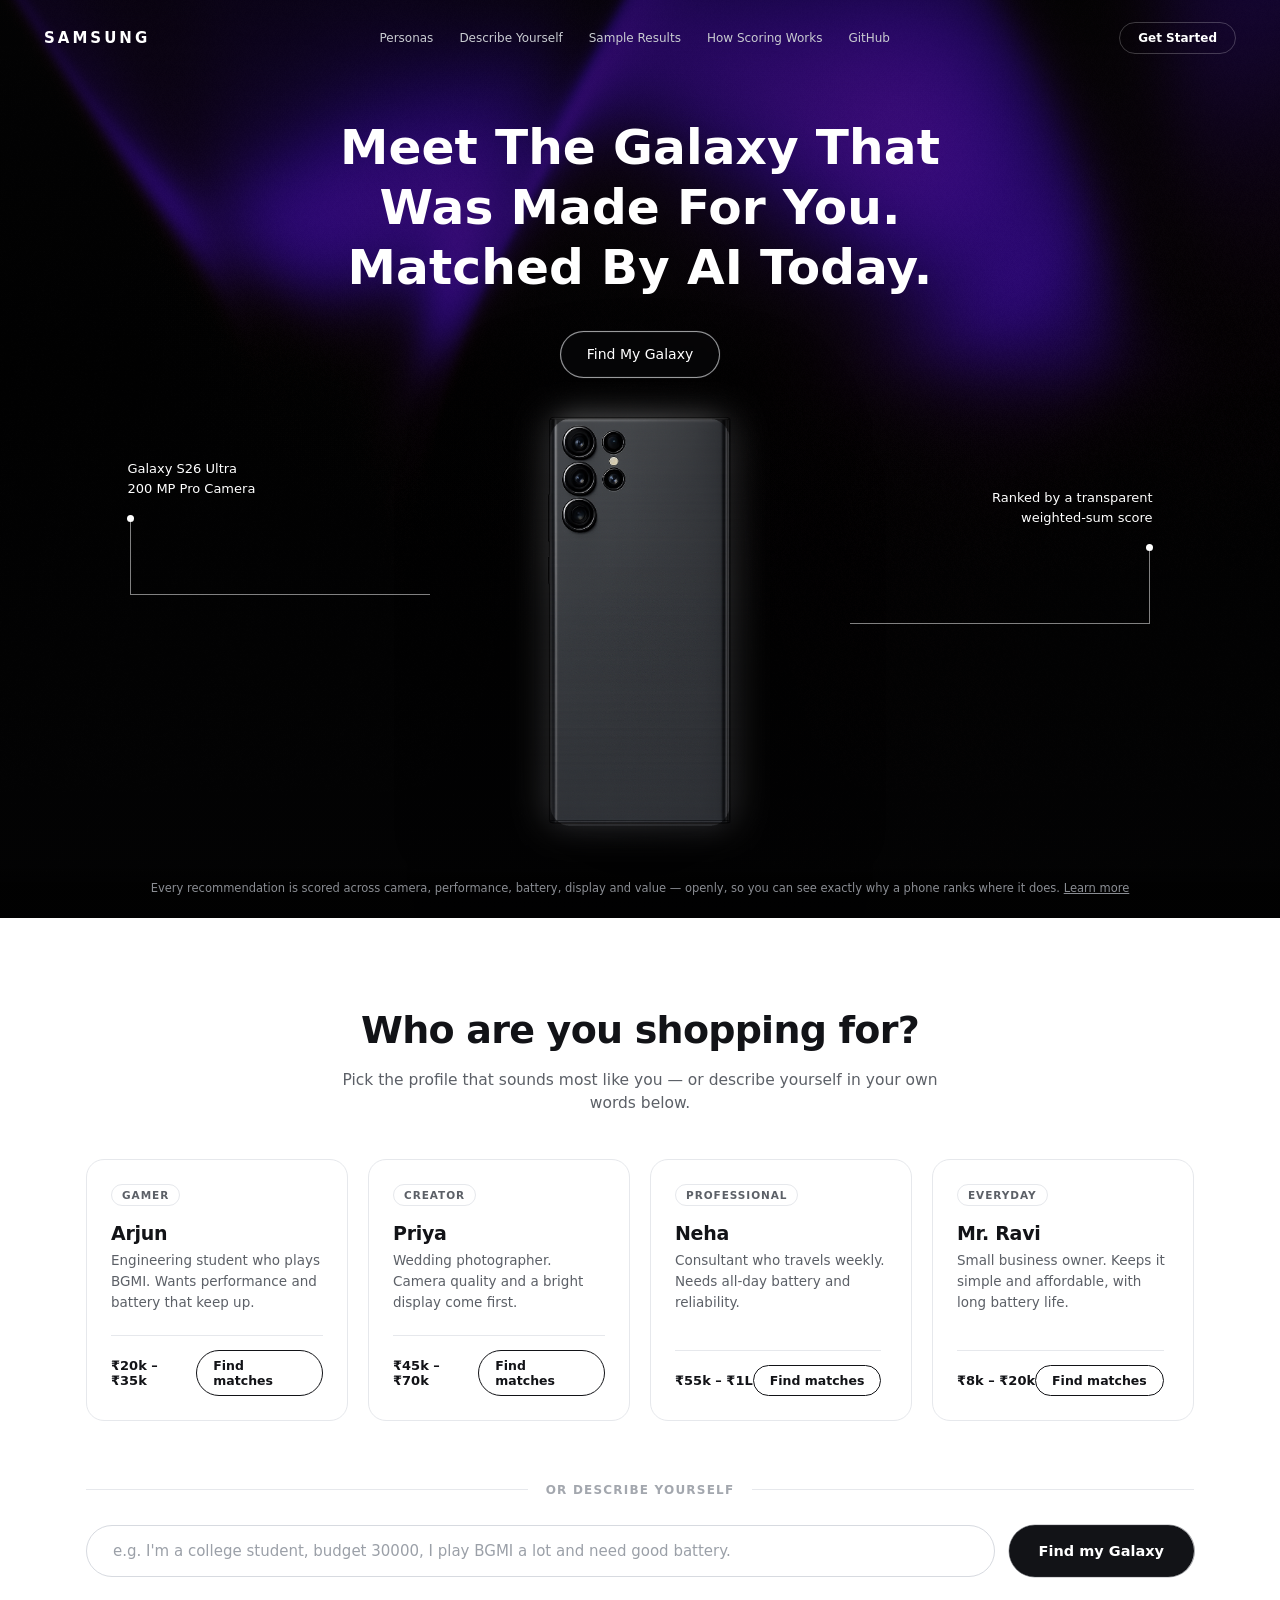
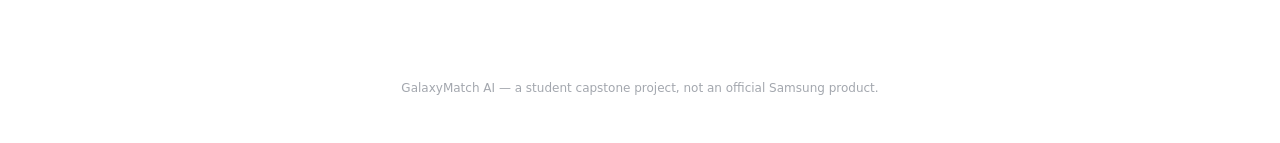
==== web/index.html @ ab73ce1f "Add the GalaxyMatch web app and a project README New web/ folder: a static, Vercel-ready site alongs" ====
<!DOCTYPE html>
<html lang="en">
<head>
<meta charset="utf-8" />
<meta name="viewport" content="width=device-width, initial-scale=1" />
<title>GalaxyMatch AI — Find Your Perfect Galaxy</title>
<link rel="stylesheet" href="home.css" />
</head>
<body>

<!-- ============ BLACK HERO BLOCK ============ -->
<header class="hero-block">
  <canvas id="darkveil" data-speed="0.5" data-noise="0.02"></canvas>
  <div class="hero-inner">

    <nav class="nav">
      <a class="nav-logo" href="index.html"><img src="assets/samsung_logo.png"
        alt="Samsung" onerror="this.remove()" /><span>SAMSUNG</span></a>
      <div class="nav-links">
        <a href="#personas">Personas</a>
        <a href="#describe">Describe Yourself</a>
        <a href="results.html?persona=arjun">Sample Results</a>
        <a href="#how">How Scoring Works</a>
        <a href="https://github.com/pridevine/Mobile-Product-Recommendation-System" target="_blank" rel="noopener">GitHub</a>
      </div>
      <button class="nav-cta" id="nav-get">Get Started</button>
    </nav>

    <div class="hero-head">
      <h1>Meet The Galaxy That Was Made For You. Matched By AI Today.</h1>
    </div>

    <div class="hero-cta-row">
      <a class="btn-pill specular-btn" href="#personas"
         data-line-color="#ffffff" data-base-color="#6a6d74" data-proximity="300">Find My Galaxy</a>
    </div>

    <div class="stage">
      <img class="stage-phone" src="assets/hero_phone.png" alt="Samsung Galaxy S26 Ultra, rear view" />

      <div class="callout callout-left">
        <div class="co-text">Galaxy S26 Ultra<br />200&nbsp;MP Pro Camera</div>
        <span class="co-dot"></span>
        <span class="co-line v"></span>
        <span class="co-line h"></span>
      </div>

      <div class="callout callout-right">
        <div class="co-text">Ranked by a transparent<br />weighted-sum score</div>
        <span class="co-dot"></span>
        <span class="co-line v"></span>
        <span class="co-line h"></span>
      </div>
    </div>
  </div>

  <div class="hero-foot" id="how">
    Every recommendation is scored across camera, performance, battery, display and value — openly, so you can see exactly why a phone ranks where it does. <u id="foot-more">Learn more</u>
  </div>
</header>

<!-- ============ WHITE SECTION: PERSONAS ============ -->
<section class="choose" id="personas">
  <div class="choose-head">
    <h2>Who are you shopping for?</h2>
    <p>Pick the profile that sounds most like you — or describe yourself in your own words below.</p>
  </div>

  <div class="p-cards">
    <button class="p-card" data-persona="arjun">
      <span class="p-tag">Gamer</span>
      <h3>Arjun</h3>
      <p>Engineering student who plays BGMI. Wants performance and battery that keep up.</p>
      <span class="p-foot"><span class="p-budget">₹20k – ₹35k</span><span class="p-go">Find matches</span></span>
    </button>
    <button class="p-card" data-persona="priya">
      <span class="p-tag">Creator</span>
      <h3>Priya</h3>
      <p>Wedding photographer. Camera quality and a bright display come first.</p>
      <span class="p-foot"><span class="p-budget">₹45k – ₹70k</span><span class="p-go">Find matches</span></span>
    </button>
    <button class="p-card" data-persona="neha">
      <span class="p-tag">Professional</span>
      <h3>Neha</h3>
      <p>Consultant who travels weekly. Needs all-day battery and reliability.</p>
      <span class="p-foot"><span class="p-budget">₹55k – ₹1L</span><span class="p-go">Find matches</span></span>
    </button>
    <button class="p-card" data-persona="ravi">
      <span class="p-tag">Everyday</span>
      <h3>Mr. Ravi</h3>
      <p>Small business owner. Keeps it simple and affordable, with long battery life.</p>
      <span class="p-foot"><span class="p-budget">₹8k – ₹20k</span><span class="p-go">Find matches</span></span>
    </button>
  </div>
</section>

<section class="describe" id="describe">
  <div class="or-divider"><span>or describe yourself</span></div>
  <div class="describe-row">
    <input id="describe-input" type="text"
      placeholder="e.g. I'm a college student, budget 30000, I play BGMI a lot and need good battery." />
    <button id="describe-go" class="specular-btn"
      data-line-color="#ffffff" data-base-color="#4a4d54" data-proximity="260">Find my Galaxy</button>
  </div>
</section>

<p class="disclaimer">GalaxyMatch AI — a student capstone project, not an official Samsung product.</p>

<script src="darkveil.js"></script>
<script src="specular.js"></script>
<script src="home.js"></script>
</body>
</html>
---- web/home.css ----
/* GalaxyMatch AI — landing page.
   Theme: white page with a full-width black hero block; slim nav, centered
   bold headline, product shot with thin callout annotations, outlined pill
   CTA, tiny footnote. Static build — motion layered on later. */

@font-face {
  font-family: 'Montserrat';
  font-weight: 100 900;
  font-style: normal;
  src: url('/fonts/Montserrat-Variable.ttf') format('truetype-variations');
  font-display: swap;
}

:root {
  --page: #ffffff;
  --hero: #0a0a0b;
  --hero-2: #131315;
  --white: #ffffff;
  --grey: #c9ccd1;
  --dim: #8a8d93;
  --ink: #121317;
  --ink-soft: #5c6067;
  --line-dark: rgba(255, 255, 255, 0.22);
  --line-light: #e6e8ec;
  --font: 'Montserrat', 'Segoe UI', system-ui, sans-serif;
}

* { box-sizing: border-box; }
html, body { margin: 0; padding: 0; }
body {
  background: var(--page);
  color: var(--ink);
  font-family: var(--font);
  line-height: 1.5;
  -webkit-font-smoothing: antialiased;
  overflow-x: hidden;
}
button { font-family: inherit; cursor: pointer; }
a { text-decoration: none; color: inherit; }
:focus-visible { outline: 2px solid #4b5fd6; outline-offset: 2px; }

/* ============================== BLACK HERO BLOCK ============================== */
.hero-block {
  background:
    radial-gradient(900px 480px at 50% 88%, #1c1c1f 0%, transparent 62%),
    linear-gradient(180deg, var(--hero) 0%, var(--hero-2) 100%);
  color: var(--white);
  position: relative;
  overflow: hidden;
}
.hero-block { display: flex; flex-direction: column; min-height: 100vh; }
/* DarkVeil shader canvas fills the hero behind everything */
#darkveil {
  position: absolute; inset: 0; width: 100%; height: 100%;
  display: block; z-index: 0; pointer-events: none;
}
/* soft dark scrim over the veil so type & callouts stay crisp */
.hero-block::after {
  content: ""; position: absolute; inset: 0; z-index: 1; pointer-events: none;
  background:
    radial-gradient(760px 420px at 50% 30%, rgba(5,5,6,0.42), transparent 70%),
    linear-gradient(180deg, rgba(5,5,6,0.55) 0%, rgba(5,5,6,0.18) 40%, rgba(5,5,6,0.6) 100%);
}
.hero-inner {
  max-width: 1280px; width: 100%; margin: 0 auto; padding: 0 44px;
  flex: 1; display: flex; flex-direction: column;
  position: relative; z-index: 2;
}
.hero-foot { position: relative; z-index: 2; }
@media (max-width: 700px) { .hero-inner { padding: 0 20px; } }

/* --- nav --- */
.nav {
  height: 76px;
  display: flex; align-items: center; justify-content: space-between;
  gap: 24px;
}
.nav-logo { display: flex; align-items: center; flex: none; font-weight: 800; font-size: 15px; letter-spacing: 0.2em; color: var(--white); }
.nav-logo img { height: 20px; display: block; }
.nav-logo img + span { display: none; }  /* hide text when the logo file exists */
.nav-links { display: flex; gap: 26px; }
.nav-links a { font-size: 12px; font-weight: 500; color: var(--grey); white-space: nowrap; transition: color 0.15s; }
.nav-links a:hover { color: var(--white); }
.nav-cta {
  flex: none;
  background: transparent; color: var(--white);
  border: 1px solid var(--line-dark); border-radius: 999px;
  padding: 8px 18px; font-size: 12px; font-weight: 600;
  transition: background 0.15s, border-color 0.15s;
}
.nav-cta:hover { background: rgba(255,255,255,0.08); border-color: rgba(255,255,255,0.45); }
@media (max-width: 900px) { .nav-links { display: none; } }

/* --- headline --- */
.hero-head {
  text-align: center;
  max-width: 840px; margin: 0 auto;
  padding-top: clamp(28px, 4.5vh, 56px);
}
.hero-head h1 {
  margin: 0;
  font-size: clamp(32px, 3.8vw, 56px);
  font-weight: 700;
  line-height: 1.24;
  letter-spacing: 0.002em;
  color: var(--white);
  text-wrap: balance;
}

/* --- CTA pill (overlaps the product zone, like the reference) --- */
.hero-cta-row { display: flex; justify-content: center; margin-top: 34px; position: relative; z-index: 5; }
.btn-pill {
  display: inline-flex; align-items: center;
  background: rgba(10,10,11,0.55); color: var(--white);
  border: 1px solid rgba(255,255,255,0.65); border-radius: 999px;
  padding: 12px 26px; font-size: 14px; font-weight: 500;
  backdrop-filter: blur(3px);
  transition: background 0.15s;
}
.btn-pill:hover { background: rgba(255,255,255,0.12); }

/* --- product stage: phone + callout annotations --- */
.stage {
  position: relative;
  flex: 1;
  min-height: 480px;
  margin-top: 4px;
}
.stage-phone {
  position: absolute; left: 50%; bottom: 0; transform: translateX(-50%);
  height: 100%; max-height: 640px;
  filter: drop-shadow(0 34px 60px rgba(0,0,0,0.85));
}
/* thin callout lines with dot endpoints, reaching toward the phone */
.callout {
  position: absolute;
  font-size: 13px; font-weight: 500; color: var(--white); line-height: 1.5;
  z-index: 4;
}
.callout .co-line { position: absolute; background: rgba(255,255,255,0.5); }
.callout .co-dot {
  position: absolute; width: 7px; height: 7px; border-radius: 50%;
  background: var(--white);
}
.callout-left { left: 7%; top: 16%; text-align: left; }
.callout-left .co-dot { left: 0; top: 56px; }
.callout-left .co-line.v { left: 3px; top: 63px; width: 1px; height: 72px; }
.callout-left .co-line.h { left: 3px; top: 135px; height: 1px; width: min(24vw, 300px); }

.callout-right { right: 7%; top: 22%; text-align: right; }
.callout-right .co-dot { right: 0; top: 56px; }
.callout-right .co-line.v { right: 3px; top: 63px; width: 1px; height: 72px; }
.callout-right .co-line.h { right: 3px; top: 135px; height: 1px; width: min(24vw, 300px); }

@media (max-width: 860px) {
  .callout { display: none; }
  .stage { min-height: 380px; }
  .stage-phone { max-height: 420px; }
}

/* --- footnote --- */
.hero-foot {
  position: relative; z-index: 4;
  text-align: center;
  font-size: 11.5px; color: var(--dim);
  padding: 18px 24px 20px;
  background: linear-gradient(180deg, transparent, rgba(0,0,0,0.55) 40%);
}
.hero-foot u { cursor: pointer; }
.hero-foot u:hover { color: var(--grey); }

/* ============================== WHITE SECTION: PERSONAS ============================== */
.choose { max-width: 1180px; margin: 0 auto; padding: 84px 36px 24px; }
@media (max-width: 700px) { .choose { padding: 60px 20px 20px; } }
.choose-head { text-align: center; max-width: 620px; margin: 0 auto 44px; }
.choose-head h2 {
  margin: 0 0 10px; font-size: clamp(26px, 3.6vw, 38px); font-weight: 800;
  letter-spacing: -0.02em; color: var(--ink);
}
.choose-head p { margin: 0; font-size: 15.5px; color: var(--ink-soft); }

.p-cards { display: grid; grid-template-columns: repeat(4, 1fr); gap: 20px; }
@media (max-width: 940px) { .p-cards { grid-template-columns: repeat(2, 1fr); } }
@media (max-width: 520px) { .p-cards { grid-template-columns: 1fr; } }

.p-card {
  text-align: left;
  background: var(--page);
  border: 1px solid var(--line-light); border-radius: 18px;
  padding: 24px;
  display: flex; flex-direction: column; gap: 6px;
  transition: border-color 0.18s ease, box-shadow 0.18s ease, transform 0.18s ease;
}
.p-card:hover { border-color: #c9cdd4; box-shadow: 0 18px 40px -22px rgba(18,19,23,0.25); transform: translateY(-3px); }
.p-tag {
  align-self: flex-start;
  font-size: 10.5px; font-weight: 700; letter-spacing: 0.09em; text-transform: uppercase;
  color: var(--ink-soft); border: 1px solid var(--line-light); border-radius: 999px;
  padding: 4px 10px; margin-bottom: 10px;
}
.p-card h3 { margin: 0; font-size: 19px; font-weight: 800; letter-spacing: -0.015em; color: var(--ink); }
.p-card p { margin: 0; font-size: 13.5px; color: var(--ink-soft); line-height: 1.55; flex: 1; }
.p-foot {
  margin-top: 16px; padding-top: 14px; border-top: 1px solid var(--line-light);
  display: flex; align-items: center; justify-content: space-between;
}
.p-budget { font-size: 13px; font-weight: 700; color: var(--ink); font-variant-numeric: tabular-nums; }
.p-go {
  border: 1px solid var(--ink); border-radius: 999px; background: transparent;
  color: var(--ink); font-size: 12.5px; font-weight: 600; padding: 7px 16px;
  transition: background 0.15s, color 0.15s;
}
.p-card:hover .p-go { background: var(--ink); color: #fff; }

/* --- describe bar --- */
.describe { max-width: 1180px; margin: 0 auto; padding: 30px 36px 90px; }
@media (max-width: 700px) { .describe { padding: 24px 20px 64px; } }
.or-divider {
  display: flex; align-items: center; gap: 18px; margin: 6px 0 26px;
  color: #a3a7ae; font-size: 12px; font-weight: 600; letter-spacing: 0.1em; text-transform: uppercase;
}
.or-divider::before, .or-divider::after { content: ""; flex: 1; height: 1px; background: var(--line-light); }
.describe-row { display: flex; gap: 14px; }
.describe-row input {
  flex: 1; border: 1px solid #d7dae0; border-radius: 999px; padding: 16px 26px;
  font-family: var(--font); font-size: 15px; color: var(--ink); background: #fff;
}
.describe-row input::placeholder { color: #9ba0a8; }
.describe-row input:focus { outline: none; border-color: var(--ink); }
.describe-row button {
  background: var(--ink); color: #fff; border: none; border-radius: 999px;
  padding: 16px 30px; font-size: 14.5px; font-weight: 600; white-space: nowrap;
  transition: background 0.15s;
}
.describe-row button:hover { background: #2c2e34; }
@media (max-width: 560px) { .describe-row { flex-direction: column; } }

.disclaimer { text-align: center; color: #a3a7ae; font-size: 12px; padding: 0 20px 34px; }

/* ============================== SPECULAR BUTTON FX ============================== */
/* Cursor-aware rim-light (specular.js) on elements with .specular-btn */
.specular-btn { position: relative; overflow: visible; }
.specular-btn .sb-label { position: relative; z-index: 2; display: inline-flex; align-items: center; gap: 8px; }
.specular-btn .sb-fx {
  position: absolute; inset: -20px; pointer-events: none; z-index: 1;
}
.specular-btn .sb-fx canvas { display: block; width: 100%; height: 100%; }

@media (prefers-reduced-motion: reduce) {
  * { transition: none !important; }
}
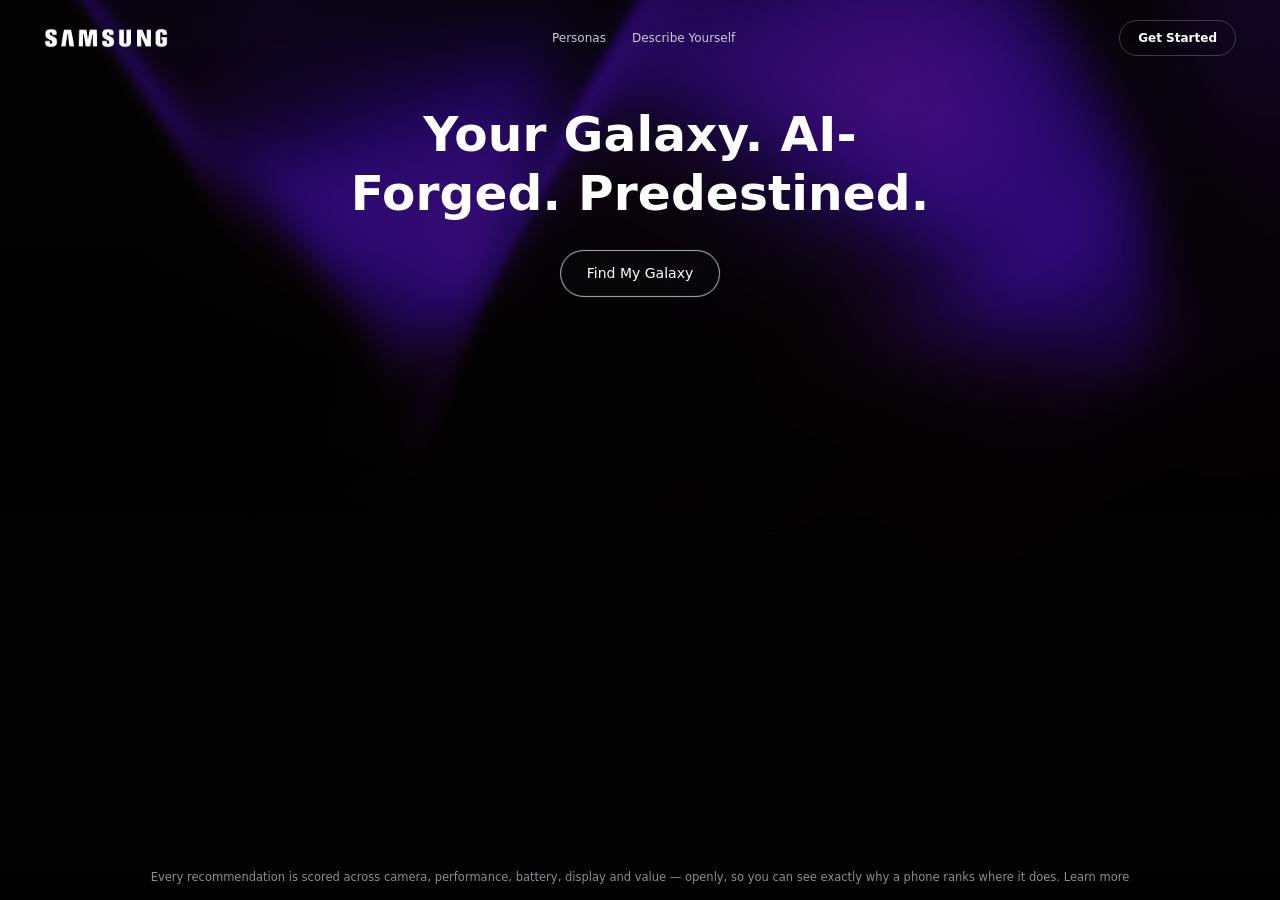
==== commit 3dd407d2: "Remove hero product visual" ====
--- a/web/index.html
+++ b/web/index.html
@@ -6,106 +6,43 @@
 <title>GalaxyMatch AI — Find Your Perfect Galaxy</title>
 <link rel="stylesheet" href="home.css" />
 </head>
-<body>
+<!-- Hero-only landing: exactly one viewport, nothing below it, no scroll.
+     The persona picker lives on personas.html. -->
+<body class="page-hero-only">
 
 <!-- ============ BLACK HERO BLOCK ============ -->
 <header class="hero-block">
-  <canvas id="darkveil" data-speed="0.5" data-noise="0.02"></canvas>
+  <!-- Smooth animated veil with noise disabled to avoid the flash/flicker effect. -->
+  <canvas id="darkveil" data-speed="0.35" data-noise="0"></canvas>
   <div class="hero-inner">
 
     <nav class="nav">
       <a class="nav-logo" href="index.html"><img src="assets/samsung_logo.png"
         alt="Samsung" onerror="this.remove()" /><span>SAMSUNG</span></a>
       <div class="nav-links">
-        <a href="#personas">Personas</a>
-        <a href="#describe">Describe Yourself</a>
-        <a href="results.html?persona=arjun">Sample Results</a>
-        <a href="#how">How Scoring Works</a>
-        <a href="https://github.com/pridevine/Mobile-Product-Recommendation-System" target="_blank" rel="noopener">GitHub</a>
+        <a href="personas.html">Personas</a>
+        <a href="personas.html#describe">Describe Yourself</a>
       </div>
-      <button class="nav-cta" id="nav-get">Get Started</button>
+      <a class="nav-cta" href="personas.html">Get Started</a>
     </nav>
 
     <div class="hero-head">
-      <h1>Meet The Galaxy That Was Made For You. Matched By AI Today.</h1>
+      <h1>Your Galaxy. AI-Forged. Predestined.</h1>
     </div>
 
     <div class="hero-cta-row">
-      <a class="btn-pill specular-btn" href="#personas"
+      <a class="btn-pill specular-btn" href="personas.html"
          data-line-color="#ffffff" data-base-color="#6a6d74" data-proximity="300">Find My Galaxy</a>
     </div>
 
-    <div class="stage">
-      <img class="stage-phone" src="assets/hero_phone.png" alt="Samsung Galaxy S26 Ultra, rear view" />
-
-      <div class="callout callout-left">
-        <div class="co-text">Galaxy S26 Ultra<br />200&nbsp;MP Pro Camera</div>
-        <span class="co-dot"></span>
-        <span class="co-line v"></span>
-        <span class="co-line h"></span>
-      </div>
-
-      <div class="callout callout-right">
-        <div class="co-text">Ranked by a transparent<br />weighted-sum score</div>
-        <span class="co-dot"></span>
-        <span class="co-line v"></span>
-        <span class="co-line h"></span>
-      </div>
-    </div>
   </div>
 
   <div class="hero-foot" id="how">
-    Every recommendation is scored across camera, performance, battery, display and value — openly, so you can see exactly why a phone ranks where it does. <u id="foot-more">Learn more</u>
+    Every recommendation is scored across camera, performance, battery, display and value — openly, so you can see exactly why a phone ranks where it does. <a id="foot-more" href="personas.html">Learn more</a>
   </div>
 </header>
 
-<!-- ============ WHITE SECTION: PERSONAS ============ -->
-<section class="choose" id="personas">
-  <div class="choose-head">
-    <h2>Who are you shopping for?</h2>
-    <p>Pick the profile that sounds most like you — or describe yourself in your own words below.</p>
-  </div>
-
-  <div class="p-cards">
-    <button class="p-card" data-persona="arjun">
-      <span class="p-tag">Gamer</span>
-      <h3>Arjun</h3>
-      <p>Engineering student who plays BGMI. Wants performance and battery that keep up.</p>
-      <span class="p-foot"><span class="p-budget">₹20k – ₹35k</span><span class="p-go">Find matches</span></span>
-    </button>
-    <button class="p-card" data-persona="priya">
-      <span class="p-tag">Creator</span>
-      <h3>Priya</h3>
-      <p>Wedding photographer. Camera quality and a bright display come first.</p>
-      <span class="p-foot"><span class="p-budget">₹45k – ₹70k</span><span class="p-go">Find matches</span></span>
-    </button>
-    <button class="p-card" data-persona="neha">
-      <span class="p-tag">Professional</span>
-      <h3>Neha</h3>
-      <p>Consultant who travels weekly. Needs all-day battery and reliability.</p>
-      <span class="p-foot"><span class="p-budget">₹55k – ₹1L</span><span class="p-go">Find matches</span></span>
-    </button>
-    <button class="p-card" data-persona="ravi">
-      <span class="p-tag">Everyday</span>
-      <h3>Mr. Ravi</h3>
-      <p>Small business owner. Keeps it simple and affordable, with long battery life.</p>
-      <span class="p-foot"><span class="p-budget">₹8k – ₹20k</span><span class="p-go">Find matches</span></span>
-    </button>
-  </div>
-</section>
-
-<section class="describe" id="describe">
-  <div class="or-divider"><span>or describe yourself</span></div>
-  <div class="describe-row">
-    <input id="describe-input" type="text"
-      placeholder="e.g. I'm a college student, budget 30000, I play BGMI a lot and need good battery." />
-    <button id="describe-go" class="specular-btn"
-      data-line-color="#ffffff" data-base-color="#4a4d54" data-proximity="260">Find my Galaxy</button>
-  </div>
-</section>
-
-<p class="disclaimer">GalaxyMatch AI — a student capstone project, not an official Samsung product.</p>
-
+<!-- No Lenis here: the page is exactly one viewport and does not scroll. -->
 <script src="darkveil.js"></script>
 <script src="specular.js"></script>
 <script src="home.js"></script>
--- a/web/home.css
+++ b/web/home.css
@@ -1,6 +1,6 @@
 /* GalaxyMatch AI — landing page.
    Theme: white page with a full-width black hero block; slim nav, centered
-   bold headline, product shot with thin callout annotations, outlined pill
+   bold headline, outlined pill, and supporting copy
    CTA, tiny footnote. Static build — motion layered on later. */
 
 @font-face {
@@ -48,13 +48,19 @@
   position: relative;
   overflow: hidden;
 }
-.hero-block { display: flex; flex-direction: column; min-height: 100vh; }
+/* The hero is exactly one viewport tall. On index.html it is the whole page,
+   so .page-hero-only locks scrolling off entirely — there is nothing below it
+   to scroll to. min-height is dropped there too, otherwise a short window
+   (or landscape phone) would scroll to reach the 620px floor. */
+.hero-block { display: flex; flex-direction: column; height: 100vh; height: 100svh; min-height: 620px; }
+.page-hero-only { height: 100svh; overflow: hidden; }
+.page-hero-only .hero-block { min-height: 0; height: 100%; }
 /* DarkVeil shader canvas fills the hero behind everything */
 #darkveil {
   position: absolute; inset: 0; width: 100%; height: 100%;
   display: block; z-index: 0; pointer-events: none;
 }
-/* soft dark scrim over the veil so type & callouts stay crisp */
+/* soft dark scrim over the veil so the text stays crisp */
 .hero-block::after {
   content: ""; position: absolute; inset: 0; z-index: 1; pointer-events: none;
   background:
@@ -90,25 +96,35 @@
 }
 .nav-cta:hover { background: rgba(255,255,255,0.08); border-color: rgba(255,255,255,0.45); }
 @media (max-width: 900px) { .nav-links { display: none; } }
+/* .nav-cta is an <a> on both pages; keep it centred like the button it was. */
+a.nav-cta { display: inline-flex; align-items: center; }
+
+/* --- interior-page nav ---
+   personas.html has no hero block behind the nav, so the bar supplies its own
+   dark background. Same .nav markup otherwise. */
+.page-nav { background: var(--hero); color: var(--white); }
+.page-nav-inner { max-width: 1280px; width: 100%; margin: 0 auto; padding: 0 44px; }
+@media (max-width: 700px) { .page-nav-inner { padding: 0 20px; } }
 
 /* --- headline --- */
 .hero-head {
   text-align: center;
   max-width: 840px; margin: 0 auto;
-  padding-top: clamp(28px, 4.5vh, 56px);
+  padding-top: clamp(16px, 3.2vh, 44px);
 }
 .hero-head h1 {
   margin: 0;
-  font-size: clamp(32px, 3.8vw, 56px);
+  /* scales with viewport height too, so the whole hero always fits one screen */
+  font-size: clamp(30px, min(3.8vw, 6.2vh), 56px);
   font-weight: 700;
-  line-height: 1.24;
+  line-height: 1.22;
   letter-spacing: 0.002em;
   color: var(--white);
   text-wrap: balance;
 }
 
 /* --- CTA pill (overlaps the product zone, like the reference) --- */
-.hero-cta-row { display: flex; justify-content: center; margin-top: 34px; position: relative; z-index: 5; }
+.hero-cta-row { display: flex; justify-content: center; margin-top: clamp(16px, 3vh, 32px); position: relative; z-index: 5; }
 .btn-pill {
   display: inline-flex; align-items: center;
   background: rgba(10,10,11,0.55); color: var(--white);
@@ -119,51 +135,12 @@
 }
 .btn-pill:hover { background: rgba(255,255,255,0.12); }
 
-/* --- product stage: phone + callout annotations --- */
-.stage {
-  position: relative;
-  flex: 1;
-  min-height: 480px;
-  margin-top: 4px;
-}
-.stage-phone {
-  position: absolute; left: 50%; bottom: 0; transform: translateX(-50%);
-  height: 100%; max-height: 640px;
-  filter: drop-shadow(0 34px 60px rgba(0,0,0,0.85));
-}
-/* thin callout lines with dot endpoints, reaching toward the phone */
-.callout {
-  position: absolute;
-  font-size: 13px; font-weight: 500; color: var(--white); line-height: 1.5;
-  z-index: 4;
-}
-.callout .co-line { position: absolute; background: rgba(255,255,255,0.5); }
-.callout .co-dot {
-  position: absolute; width: 7px; height: 7px; border-radius: 50%;
-  background: var(--white);
-}
-.callout-left { left: 7%; top: 16%; text-align: left; }
-.callout-left .co-dot { left: 0; top: 56px; }
-.callout-left .co-line.v { left: 3px; top: 63px; width: 1px; height: 72px; }
-.callout-left .co-line.h { left: 3px; top: 135px; height: 1px; width: min(24vw, 300px); }
-
-.callout-right { right: 7%; top: 22%; text-align: right; }
-.callout-right .co-dot { right: 0; top: 56px; }
-.callout-right .co-line.v { right: 3px; top: 63px; width: 1px; height: 72px; }
-.callout-right .co-line.h { right: 3px; top: 135px; height: 1px; width: min(24vw, 300px); }
-
-@media (max-width: 860px) {
-  .callout { display: none; }
-  .stage { min-height: 380px; }
-  .stage-phone { max-height: 420px; }
-}
-
 /* --- footnote --- */
 .hero-foot {
   position: relative; z-index: 4;
   text-align: center;
   font-size: 11.5px; color: var(--dim);
-  padding: 18px 24px 20px;
+  padding: 12px 24px 14px;
   background: linear-gradient(180deg, transparent, rgba(0,0,0,0.55) 40%);
 }
 .hero-foot u { cursor: pointer; }
@@ -233,6 +210,10 @@
   transition: background 0.15s;
 }
 .describe-row button:hover { background: #2c2e34; }
+.describe-row button:disabled { cursor: wait; opacity: 0.65; }
+.describe-feedback {
+  margin: 12px 8px 0; color: #5d626c; font-size: 13px; line-height: 1.5;
+}
 @media (max-width: 560px) { .describe-row { flex-direction: column; } }
 
 .disclaimer { text-align: center; color: #a3a7ae; font-size: 12px; padding: 0 20px 34px; }
@@ -246,6 +227,145 @@
 }
 .specular-btn .sb-fx canvas { display: block; width: 100%; height: 100%; }
 
+/* ============================== RESULTS PAGE ============================== */
+/* light nav variant (white page) */
+.nav-light { background: var(--page); border-bottom: 1px solid var(--line-light); }
+.nav-light .nav-links a { color: var(--ink-soft); }
+.nav-light .nav-links a:hover { color: var(--ink); }
+.nav-light .nav-logo { color: var(--ink); }
+.nav-light .nav-logo img { filter: brightness(0); }
+.nav-light .nav-cta { color: var(--ink); border-color: #cfd3da; }
+.nav-light .nav-cta:hover { background: #f2f3f6; border-color: var(--ink); }
+.nav-pad { padding: 0 44px; }
+@media (max-width: 700px) { .nav-pad { padding: 0 20px; } }
+
+.results-wrap { max-width: 1280px; margin: 0 auto; padding: 34px 44px 80px; }
+@media (max-width: 700px) { .results-wrap { padding: 24px 20px 60px; } }
+
+.results-head { margin-bottom: 8px; }
+.results-head h1 { margin: 0 0 6px; font-size: clamp(28px, 4vw, 44px); font-weight: 800; letter-spacing: -0.03em; color: var(--ink); }
+.results-head p { margin: 0; font-size: 15px; color: var(--ink-soft); }
+
+.chips { display: flex; flex-wrap: wrap; align-items: center; gap: 10px; margin: 22px 0 36px; }
+.chip {
+  border: 1px solid #d7dae0; background: var(--page); color: var(--ink-soft);
+  border-radius: 999px; padding: 9px 16px; font-size: 13.5px; font-weight: 600;
+  transition: all 0.15s ease; text-decoration: none;
+}
+.chip:hover { border-color: var(--ink); color: var(--ink); }
+.chip[aria-pressed="true"] { background: var(--ink); color: #fff; border-color: var(--ink); }
+
+.results-grid {
+  display: grid; grid-template-columns: minmax(0, 1fr) 480px;
+  gap: 40px; align-items: start;
+}
+@media (max-width: 1020px) { .results-grid { grid-template-columns: 1fr; } }
+
+/* --- ranked list --- */
+.rec-row {
+  border: 1px solid var(--line-light); border-radius: 16px; background: var(--page);
+  padding: 18px 20px; margin-bottom: 14px;
+  transition: border-color 0.18s ease, box-shadow 0.18s ease;
+  display: flex; align-items: flex-start; gap: 18px; cursor: pointer;
+}
+/* Phone thumbnail. Fixed box so rows stay the same height whether the visual
+   resolves to a real photo or the drawn SVG fallback. */
+.rec-thumb {
+  flex: none; width: 62px; height: 92px;
+  display: flex; align-items: center; justify-content: center;
+  border-radius: 10px; background: #f4f5f7;
+}
+.rec-row.hot .rec-thumb { background: #eef0f4; }
+/* Same sizing pattern as .csc-photo — phoneSVG() emits a viewBox with no
+   intrinsic width/height, so it needs a max-height to bound it. */
+.rec-thumb img, .rec-thumb svg { max-height: 84%; max-width: 74%; object-fit: contain; }
+/* min-width:0 so long model names can ellipsis instead of stretching the row */
+.rec-main { flex: 1; min-width: 0; }
+@media (max-width: 560px) { .rec-thumb { width: 48px; height: 72px; } }
+.rec-row.hot { border-color: var(--ink); box-shadow: 0 16px 36px -22px rgba(18,19,23,0.3); }
+.rec-top { display: flex; align-items: center; gap: 12px; }
+.rec-rank {
+  flex: none; width: 30px; height: 30px; border-radius: 9px; border: 1px solid #d7dae0;
+  display: flex; align-items: center; justify-content: center; font-weight: 800; font-size: 14px;
+  font-variant-numeric: tabular-nums; padding: 0; background: transparent; color: var(--ink);
+  font-family: inherit; cursor: pointer; transition: background 0.18s ease, color 0.18s ease, border-color 0.18s ease;
+}
+.rec-rank:hover, .rec-rank:focus-visible { border-color: var(--ink); background: var(--ink); color: #fff; }
+.rec-row.hot .rec-rank { border-color: var(--ink); }
+.rec-name { font-size: 17px; font-weight: 800; letter-spacing: -0.015em; color: var(--ink); }
+.rec-seg {
+  font-size: 10px; font-weight: 700; letter-spacing: 0.07em; text-transform: uppercase;
+  color: var(--ink-soft); border: 1px solid var(--line-light); border-radius: 999px; padding: 3px 9px;
+}
+.rec-pct { margin-left: auto; font-size: 22px; font-weight: 800; letter-spacing: -0.02em; font-variant-numeric: tabular-nums; }
+.rec-meta { display: flex; gap: 18px; margin: 10px 0 0 42px; font-size: 13px; color: var(--ink-soft); font-variant-numeric: tabular-nums; }
+.rec-meta b { color: var(--ink); font-weight: 700; }
+/* #1 match's explanation (template first, upgraded to Gemini text on load) */
+.rec-why-text {
+  margin: 12px 0 0 42px; font-size: 13.5px; line-height: 1.55; color: var(--ink);
+  transition: opacity 0.25s ease;
+}
+.rec-why-loading { opacity: 0.45; }
+/* When the grounded Gemini text lands, tag it so it's visibly the live AI. */
+.rec-why-ai::before {
+  content: "✦ Gemini"; display: inline-block; margin-right: 8px;
+  font-size: 10px; font-weight: 800; letter-spacing: 0.06em; vertical-align: 1px;
+  color: #6a5cff; border: 1px solid #d9d5ff; border-radius: 999px; padding: 2px 7px;
+}
+.rec-why {
+  margin: 12px 0 0 42px; border: none; background: none; padding: 0;
+  font-size: 13px; font-weight: 600; color: var(--ink-soft); text-decoration: underline; text-underline-offset: 3px;
+}
+.rec-why:hover { color: var(--ink); }
+.breakdown { max-height: 0; overflow: hidden; transition: max-height 0.35s ease; margin-left: 42px; }
+.breakdown.open { max-height: 300px; }
+.breakdown-inner { padding-top: 14px; }
+.sub-row { display: flex; align-items: center; gap: 10px; margin-bottom: 8px; font-size: 12px; color: var(--ink-soft); }
+.sub-row .sub-label { width: 88px; flex: none; font-weight: 500; }
+.sub-track { flex: 1; height: 6px; border-radius: 999px; background: #eef0f4; overflow: hidden; }
+.sub-fill { height: 100%; border-radius: 999px; background: var(--ink); width: 0; transition: width 0.6s ease; }
+.sub-val { width: 2.4em; text-align: right; font-weight: 700; color: var(--ink); font-variant-numeric: tabular-nums; }
+
+/* --- CardSwap deck (pop style) --- */
+.cs-stage {
+  position: relative; height: 520px;
+  perspective: 900px; overflow: visible;
+}
+.cs-card {
+  position: absolute; top: 50%; left: 50%;
+  width: 320px; height: 430px;
+  border-radius: 18px; border: 1px solid var(--line-light);
+  background: var(--page);
+  overflow: hidden; cursor: pointer;
+  transform-style: preserve-3d; will-change: transform;
+  backface-visibility: hidden; -webkit-backface-visibility: hidden;
+  box-shadow: 0 30px 60px -30px rgba(18,19,23,0.35);
+}
+.cs-card.is-selected { border-color: var(--ink); box-shadow: 0 30px 60px -24px rgba(18,19,23,0.5); }
+.csc-photo {
+  height: 55%; background: #0a0a0b;
+  display: flex; align-items: center; justify-content: center;
+}
+.csc-photo img, .csc-photo svg { max-height: 86%; max-width: 60%; object-fit: contain; }
+.csc-body { padding: 16px 20px 0; }
+.csc-name { margin: 0 0 2px; font-size: 19px; font-weight: 800; letter-spacing: -0.02em; color: var(--ink); }
+.csc-seg { font-size: 10.5px; font-weight: 700; letter-spacing: 0.07em; text-transform: uppercase; color: var(--ink-soft); }
+.csc-foot { display: flex; align-items: center; justify-content: space-between; padding: 14px 20px 0; }
+.csc-price { font-size: 21px; font-weight: 800; letter-spacing: -0.02em; font-variant-numeric: tabular-nums; }
+.csc-pct { font-size: 12px; font-weight: 700; color: var(--ink-soft); }
+.csc-pct b { font-size: 15px; color: var(--ink); }
+.csc-select {
+  display: inline-block; margin: 12px 20px 0;
+  border: 1px solid var(--ink); border-radius: 999px; padding: 7px 18px;
+  font-size: 12.5px; font-weight: 600; color: var(--ink);
+}
+@media (max-width: 1020px) {
+  .cs-stage { height: 460px; transform: scale(0.9); transform-origin: top center; }
+}
+@media (max-width: 520px) {
+  .cs-stage { transform: scale(0.72); transform-origin: top center; height: 400px; }
+}
+
 @media (prefers-reduced-motion: reduce) {
   * { transition: none !important; }
 }
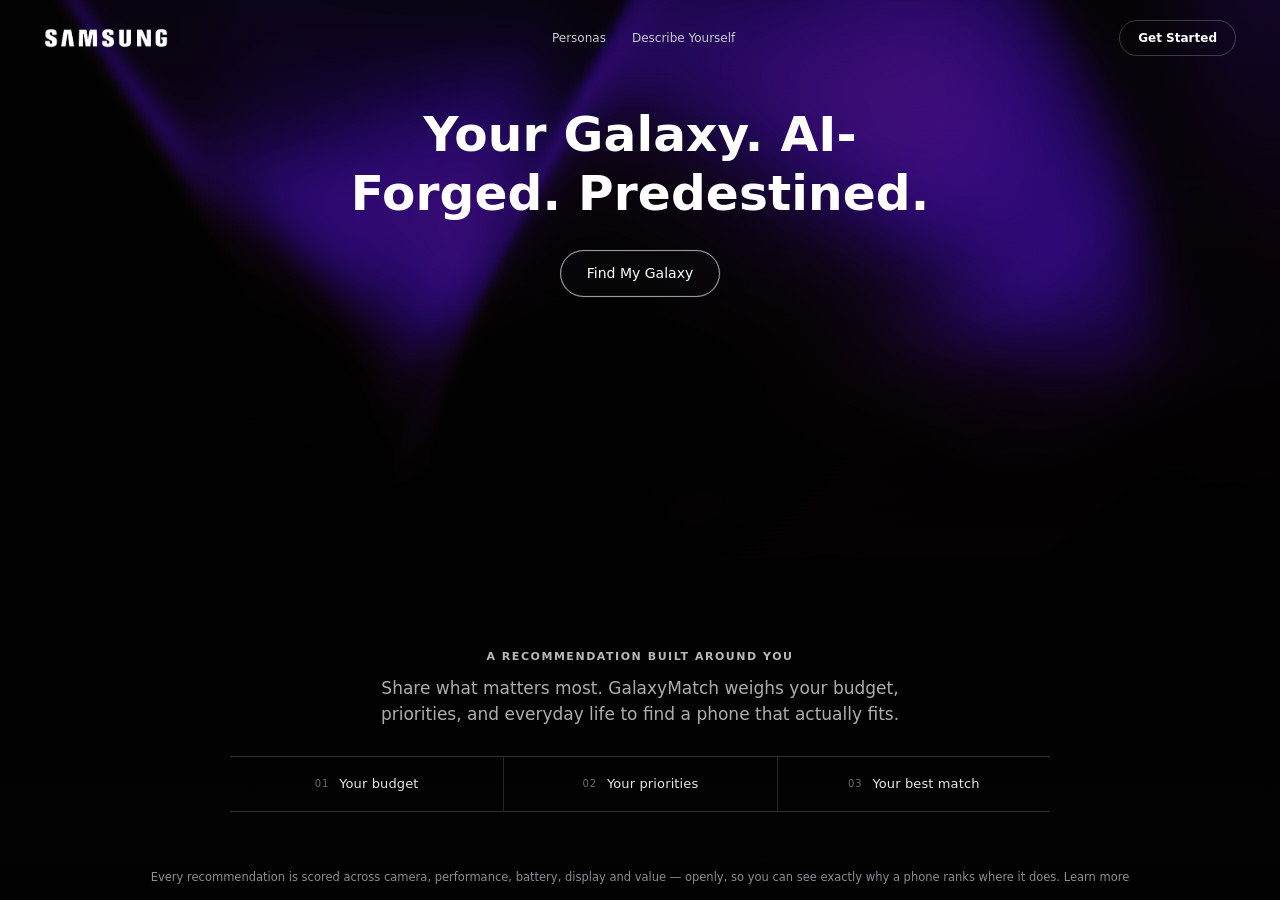
==== commit 7d11b073: "Add text guidance to hero" ====
--- a/web/index.html
+++ b/web/index.html
@@ -35,6 +35,25 @@
          data-line-color="#ffffff" data-base-color="#6a6d74" data-proximity="300">Find My Galaxy</a>
     </div>
 
+    <section class="hero-guide" aria-label="How GalaxyMatch works">
+      <p class="hero-guide-kicker">A recommendation built around you</p>
+      <p class="hero-guide-copy">Share what matters most. GalaxyMatch weighs your budget, priorities, and everyday life to find a phone that actually fits.</p>
+      <div class="hero-signals">
+        <div class="hero-signal">
+          <span class="hero-signal-number">01</span>
+          <span class="hero-signal-label">Your budget</span>
+        </div>
+        <div class="hero-signal">
+          <span class="hero-signal-number">02</span>
+          <span class="hero-signal-label">Your priorities</span>
+        </div>
+        <div class="hero-signal">
+          <span class="hero-signal-number">03</span>
+          <span class="hero-signal-label">Your best match</span>
+        </div>
+      </div>
+    </section>
+
   </div>
 
   <div class="hero-foot" id="how">
--- a/web/home.css
+++ b/web/home.css
@@ -134,6 +134,62 @@
   transition: background 0.15s;
 }
 .btn-pill:hover { background: rgba(255,255,255,0.12); }
+
+/* --- quiet explainer that gives the text-only hero a sense of depth --- */
+.hero-guide {
+  width: min(100%, 820px);
+  margin: auto auto clamp(24px, 5vh, 54px);
+  text-align: center;
+  position: relative;
+  z-index: 3;
+}
+.hero-guide-kicker {
+  margin: 0 0 10px;
+  color: rgba(255,255,255,0.72);
+  font-size: 11px;
+  font-weight: 700;
+  letter-spacing: 0.14em;
+  text-transform: uppercase;
+}
+.hero-guide-copy {
+  max-width: 560px;
+  margin: 0 auto 28px;
+  color: rgba(255,255,255,0.68);
+  font-size: clamp(14px, 1.35vw, 17px);
+  line-height: 1.55;
+  text-wrap: balance;
+}
+.hero-signals {
+  display: grid;
+  grid-template-columns: repeat(3, 1fr);
+  border-top: 1px solid rgba(255,255,255,0.18);
+  border-bottom: 1px solid rgba(255,255,255,0.18);
+}
+.hero-signal {
+  display: flex;
+  align-items: center;
+  justify-content: center;
+  gap: 10px;
+  min-height: 54px;
+  color: rgba(255,255,255,0.9);
+  font-size: 13px;
+}
+.hero-signal + .hero-signal { border-left: 1px solid rgba(255,255,255,0.14); }
+.hero-signal-number {
+  color: rgba(255,255,255,0.42);
+  font-size: 10px;
+  font-variant-numeric: tabular-nums;
+  letter-spacing: 0.08em;
+}
+.hero-signal-label { letter-spacing: 0.01em; }
+
+@media (max-width: 600px) {
+  .hero-guide { margin-bottom: 20px; }
+  .hero-guide-copy { margin-bottom: 22px; }
+  .hero-signals { grid-template-columns: 1fr; }
+  .hero-signal { justify-content: flex-start; padding: 0 18px; }
+  .hero-signal + .hero-signal { border-left: 0; border-top: 1px solid rgba(255,255,255,0.14); }
+}
 
 /* --- footnote --- */
 .hero-foot {
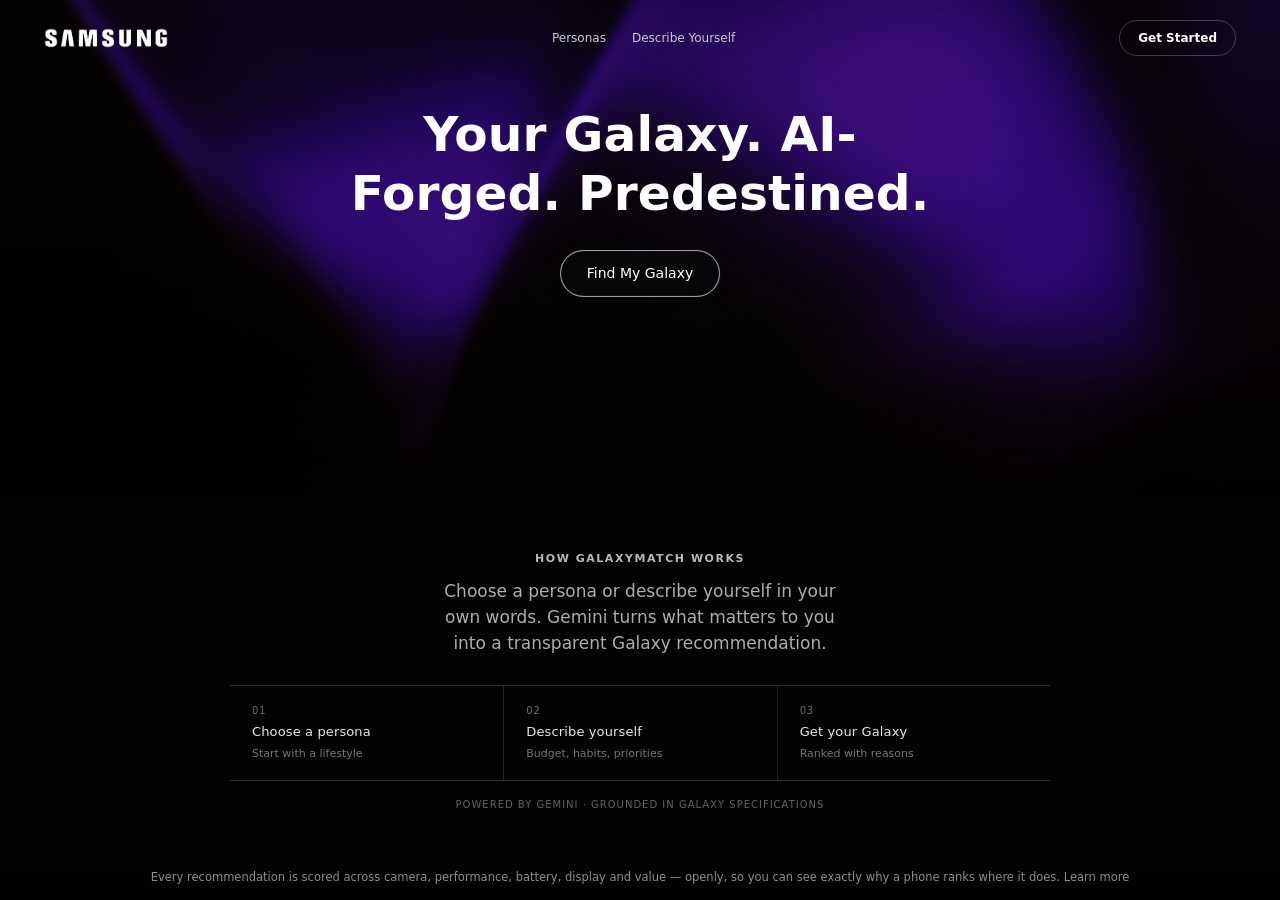
==== commit 0ee1bd3f: "Add the free-text safety layer, real S26 Ultra photo, and fix stale nav Land api/safety.js and api/p" ====
--- a/web/index.html
+++ b/web/index.html
@@ -36,22 +36,26 @@
     </div>
 
     <section class="hero-guide" aria-label="How GalaxyMatch works">
-      <p class="hero-guide-kicker">A recommendation built around you</p>
-      <p class="hero-guide-copy">Share what matters most. GalaxyMatch weighs your budget, priorities, and everyday life to find a phone that actually fits.</p>
+      <p class="hero-guide-kicker">How GalaxyMatch works</p>
+      <p class="hero-guide-copy">Choose a persona or describe yourself in your own words. Gemini turns what matters to you into a transparent Galaxy recommendation.</p>
       <div class="hero-signals">
         <div class="hero-signal">
           <span class="hero-signal-number">01</span>
-          <span class="hero-signal-label">Your budget</span>
+          <span class="hero-signal-label">Choose a persona</span>
+          <span class="hero-signal-detail">Start with a lifestyle</span>
         </div>
         <div class="hero-signal">
           <span class="hero-signal-number">02</span>
-          <span class="hero-signal-label">Your priorities</span>
+          <span class="hero-signal-label">Describe yourself</span>
+          <span class="hero-signal-detail">Budget, habits, priorities</span>
         </div>
         <div class="hero-signal">
           <span class="hero-signal-number">03</span>
-          <span class="hero-signal-label">Your best match</span>
+          <span class="hero-signal-label">Get your Galaxy</span>
+          <span class="hero-signal-detail">Ranked with reasons</span>
         </div>
       </div>
+      <p class="hero-powered">Powered by Gemini · Grounded in Galaxy specifications</p>
     </section>
 
   </div>
--- a/web/home.css
+++ b/web/home.css
@@ -167,12 +167,15 @@
 }
 .hero-signal {
   display: flex;
-  align-items: center;
+  align-items: flex-start;
   justify-content: center;
-  gap: 10px;
-  min-height: 54px;
+  flex-direction: column;
+  gap: 4px;
+  min-height: 94px;
+  padding: 16px 22px;
   color: rgba(255,255,255,0.9);
   font-size: 13px;
+  text-align: left;
 }
 .hero-signal + .hero-signal { border-left: 1px solid rgba(255,255,255,0.14); }
 .hero-signal-number {
@@ -182,12 +185,23 @@
   letter-spacing: 0.08em;
 }
 .hero-signal-label { letter-spacing: 0.01em; }
+.hero-signal-detail {
+  color: rgba(255,255,255,0.46);
+  font-size: 11px;
+}
+.hero-powered {
+  margin: 16px 0 0;
+  color: rgba(255,255,255,0.38);
+  font-size: 10px;
+  letter-spacing: 0.1em;
+  text-transform: uppercase;
+}
 
 @media (max-width: 600px) {
   .hero-guide { margin-bottom: 20px; }
   .hero-guide-copy { margin-bottom: 22px; }
   .hero-signals { grid-template-columns: 1fr; }
-  .hero-signal { justify-content: flex-start; padding: 0 18px; }
+  .hero-signal { min-height: 76px; padding: 13px 18px; }
   .hero-signal + .hero-signal { border-left: 0; border-top: 1px solid rgba(255,255,255,0.14); }
 }
 
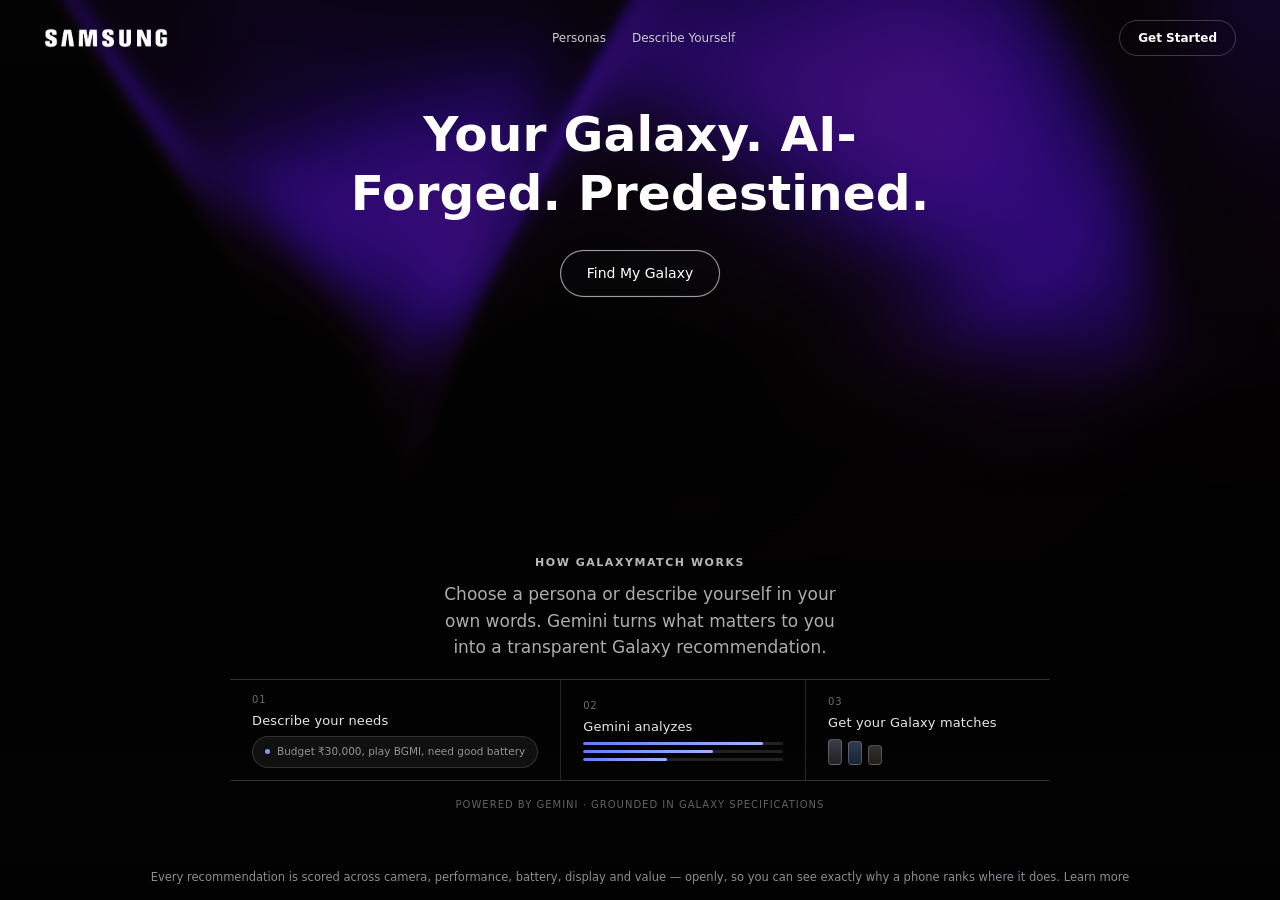
==== commit 9391c277: "Replace the plain-text hero steps with small illustrated mockups Matches the reference: 01/02/03 num" ====
--- a/web/index.html
+++ b/web/index.html
@@ -41,18 +41,29 @@
       <div class="hero-signals">
         <div class="hero-signal">
           <span class="hero-signal-number">01</span>
-          <span class="hero-signal-label">Choose a persona</span>
-          <span class="hero-signal-detail">Start with a lifestyle</span>
+          <span class="hero-signal-label">Describe your needs</span>
+          <div class="hs-mock hs-mock-input" aria-hidden="true">
+            <span class="hs-mock-dot"></span>
+            <span class="hs-mock-text">Budget ₹30,000, play BGMI, need good battery</span>
+          </div>
         </div>
         <div class="hero-signal">
           <span class="hero-signal-number">02</span>
-          <span class="hero-signal-label">Describe yourself</span>
-          <span class="hero-signal-detail">Budget, habits, priorities</span>
+          <span class="hero-signal-label">Gemini analyzes</span>
+          <div class="hs-mock hs-mock-bars" aria-hidden="true">
+            <i style="--w:90%"></i>
+            <i style="--w:65%"></i>
+            <i style="--w:42%"></i>
+          </div>
         </div>
         <div class="hero-signal">
           <span class="hero-signal-number">03</span>
-          <span class="hero-signal-label">Get your Galaxy</span>
-          <span class="hero-signal-detail">Ranked with reasons</span>
+          <span class="hero-signal-label">Get your Galaxy matches</span>
+          <div class="hs-mock hs-mock-phones" aria-hidden="true">
+            <span class="hs-phone hs-phone-a"></span>
+            <span class="hs-phone hs-phone-b"></span>
+            <span class="hs-phone hs-phone-c"></span>
+          </div>
         </div>
       </div>
       <p class="hero-powered">Powered by Gemini · Grounded in Galaxy specifications</p>
--- a/web/home.css
+++ b/web/home.css
@@ -153,7 +153,7 @@
 }
 .hero-guide-copy {
   max-width: 560px;
-  margin: 0 auto 28px;
+  margin: 0 auto 18px;
   color: rgba(255,255,255,0.68);
   font-size: clamp(14px, 1.35vw, 17px);
   line-height: 1.55;
@@ -171,8 +171,8 @@
   justify-content: center;
   flex-direction: column;
   gap: 4px;
-  min-height: 94px;
-  padding: 16px 22px;
+  min-height: 84px;
+  padding: 12px 22px;
   color: rgba(255,255,255,0.9);
   font-size: 13px;
   text-align: left;
@@ -189,6 +189,42 @@
   color: rgba(255,255,255,0.46);
   font-size: 11px;
 }
+
+/* Small decorative mockups per step — kept short on purpose: .hero-signal
+   sits inside the one-viewport hero (.page-hero-only), so a few px per
+   column is the whole budget. aria-hidden since the label text above each
+   one already carries the real meaning. */
+.hs-mock { margin-top: 2px; width: 100%; }
+
+.hs-mock-input {
+  display: flex; align-items: center; gap: 7px;
+  background: rgba(255,255,255,0.06); border: 1px solid rgba(255,255,255,0.14);
+  border-radius: 999px; padding: 7px 12px;
+}
+.hs-mock-dot { flex: none; width: 5px; height: 5px; border-radius: 50%; background: #7c9bff; }
+.hs-mock-text {
+  font-size: 10.5px; color: rgba(255,255,255,0.55);
+  white-space: nowrap; overflow: hidden; text-overflow: ellipsis;
+}
+
+.hs-mock-bars { display: flex; flex-direction: column; gap: 5px; }
+.hs-mock-bars i {
+  display: block; height: 3px; border-radius: 999px;
+  background: rgba(255,255,255,0.12); position: relative; overflow: hidden;
+}
+.hs-mock-bars i::after {
+  content: ""; position: absolute; inset: 0; width: var(--w, 60%);
+  border-radius: inherit; background: linear-gradient(90deg, #5b7fff, #9db4ff);
+}
+
+.hs-mock-phones { display: flex; align-items: flex-end; gap: 6px; }
+.hs-phone {
+  display: block; width: 14px; height: 24px; border-radius: 4px;
+  border: 1px solid rgba(255,255,255,0.22);
+}
+.hs-phone-a { background: linear-gradient(180deg, #3a3d46, #202226); height: 26px; }
+.hs-phone-b { background: linear-gradient(180deg, #2f3a52, #1b2233); }
+.hs-phone-c { background: linear-gradient(180deg, #33302a, #201e1a); height: 20px; align-self: flex-end; }
 .hero-powered {
   margin: 16px 0 0;
   color: rgba(255,255,255,0.38);
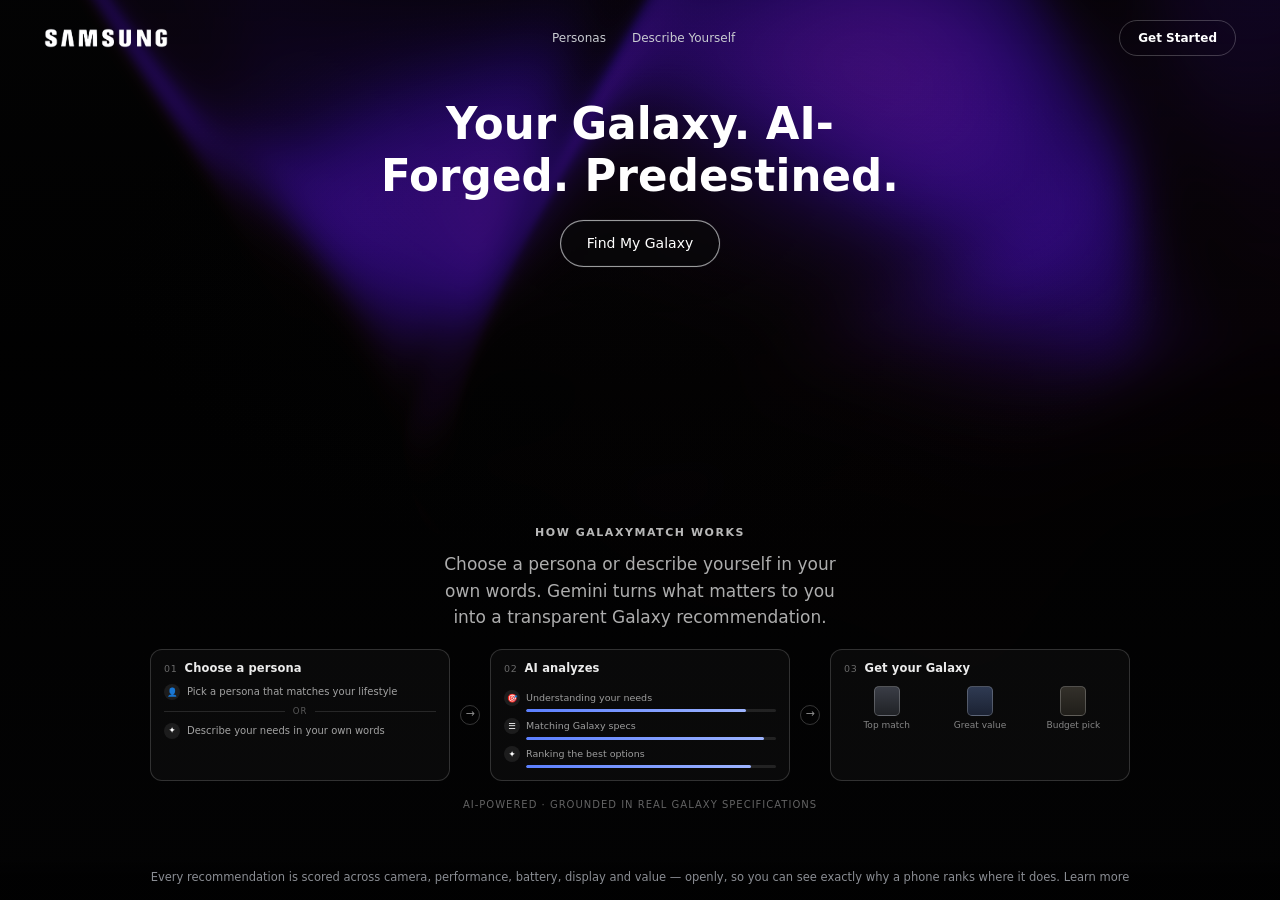
==== commit cc0049f1: "Rebuild the hero explainer as 3 bordered cards with connectors Matches the requested reference forma" ====
--- a/web/index.html
+++ b/web/index.html
@@ -38,35 +38,71 @@
     <section class="hero-guide" aria-label="How GalaxyMatch works">
       <p class="hero-guide-kicker">How GalaxyMatch works</p>
       <p class="hero-guide-copy">Choose a persona or describe yourself in your own words. Gemini turns what matters to you into a transparent Galaxy recommendation.</p>
-      <div class="hero-signals">
-        <div class="hero-signal">
-          <span class="hero-signal-number">01</span>
-          <span class="hero-signal-label">Describe your needs</span>
-          <div class="hs-mock hs-mock-input" aria-hidden="true">
-            <span class="hs-mock-dot"></span>
-            <span class="hs-mock-text">Budget ₹30,000, play BGMI, need good battery</span>
+      <div class="hw-cards">
+        <div class="hw-card">
+          <div class="hw-head">
+            <span class="hw-num">01</span>
+            <span class="hw-title">Choose a persona</span>
+          </div>
+          <div class="hw-row">
+            <span class="hw-icon" aria-hidden="true">&#128100;</span>
+            <span class="hw-row-text">Pick a persona that matches your lifestyle</span>
+          </div>
+          <div class="hw-or"><span>OR</span></div>
+          <div class="hw-row">
+            <span class="hw-icon" aria-hidden="true">&#10022;</span>
+            <span class="hw-row-text">Describe your needs in your own words</span>
           </div>
         </div>
-        <div class="hero-signal">
-          <span class="hero-signal-number">02</span>
-          <span class="hero-signal-label">Gemini analyzes</span>
-          <div class="hs-mock hs-mock-bars" aria-hidden="true">
-            <i style="--w:90%"></i>
-            <i style="--w:65%"></i>
-            <i style="--w:42%"></i>
+
+        <div class="hw-connector" aria-hidden="true"><span>&#8594;</span></div>
+
+        <div class="hw-card">
+          <div class="hw-head">
+            <span class="hw-num">02</span>
+            <span class="hw-title">AI analyzes</span>
           </div>
+          <div class="hw-bar-row">
+            <span class="hw-icon" aria-hidden="true">&#127919;</span>
+            <span class="hw-bar-label">Understanding your needs</span>
+          </div>
+          <div class="hw-bar"><i style="--w:88%"></i></div>
+          <div class="hw-bar-row">
+            <span class="hw-icon" aria-hidden="true">&#9776;</span>
+            <span class="hw-bar-label">Matching Galaxy specs</span>
+          </div>
+          <div class="hw-bar"><i style="--w:95%"></i></div>
+          <div class="hw-bar-row">
+            <span class="hw-icon" aria-hidden="true">&#10022;</span>
+            <span class="hw-bar-label">Ranking the best options</span>
+          </div>
+          <div class="hw-bar"><i style="--w:90%"></i></div>
         </div>
-        <div class="hero-signal">
-          <span class="hero-signal-number">03</span>
-          <span class="hero-signal-label">Get your Galaxy matches</span>
-          <div class="hs-mock hs-mock-phones" aria-hidden="true">
-            <span class="hs-phone hs-phone-a"></span>
-            <span class="hs-phone hs-phone-b"></span>
-            <span class="hs-phone hs-phone-c"></span>
+
+        <div class="hw-connector" aria-hidden="true"><span>&#8594;</span></div>
+
+        <div class="hw-card">
+          <div class="hw-head">
+            <span class="hw-num">03</span>
+            <span class="hw-title">Get your Galaxy</span>
+          </div>
+          <div class="hw-phones">
+            <div class="hw-phone-chip" title="Galaxy S26 Ultra">
+              <span class="hw-phone-visual hw-phone-a"></span>
+              <small>Top match</small>
+            </div>
+            <div class="hw-phone-chip" title="Galaxy A56 5G">
+              <span class="hw-phone-visual hw-phone-b"></span>
+              <small>Great value</small>
+            </div>
+            <div class="hw-phone-chip" title="Galaxy M16 5G">
+              <span class="hw-phone-visual hw-phone-c"></span>
+              <small>Budget pick</small>
+            </div>
           </div>
         </div>
       </div>
-      <p class="hero-powered">Powered by Gemini · Grounded in Galaxy specifications</p>
+      <p class="hero-powered">AI-Powered · Grounded in Real Galaxy Specifications</p>
     </section>
 
   </div>
--- a/web/home.css
+++ b/web/home.css
@@ -110,21 +110,22 @@
 .hero-head {
   text-align: center;
   max-width: 840px; margin: 0 auto;
-  padding-top: clamp(16px, 3.2vh, 44px);
+  padding-top: clamp(12px, 2.4vh, 32px);
 }
 .hero-head h1 {
   margin: 0;
-  /* scales with viewport height too, so the whole hero always fits one screen */
-  font-size: clamp(30px, min(3.8vw, 6.2vh), 56px);
+  /* scales with viewport height too, so the whole hero always fits one screen.
+     Trimmed to make room for the richer "How GalaxyMatch works" cards below. */
+  font-size: clamp(26px, min(3.4vw, 5vh), 46px);
   font-weight: 700;
-  line-height: 1.22;
+  line-height: 1.2;
   letter-spacing: 0.002em;
   color: var(--white);
   text-wrap: balance;
 }
 
 /* --- CTA pill (overlaps the product zone, like the reference) --- */
-.hero-cta-row { display: flex; justify-content: center; margin-top: clamp(16px, 3vh, 32px); position: relative; z-index: 5; }
+.hero-cta-row { display: flex; justify-content: center; margin-top: clamp(10px, 2vh, 20px); position: relative; z-index: 5; }
 .btn-pill {
   display: inline-flex; align-items: center;
   background: rgba(10,10,11,0.55); color: var(--white);
@@ -137,7 +138,7 @@
 
 /* --- quiet explainer that gives the text-only hero a sense of depth --- */
 .hero-guide {
-  width: min(100%, 820px);
+  width: min(100%, 980px);
   margin: auto auto clamp(24px, 5vh, 54px);
   text-align: center;
   position: relative;
@@ -159,72 +160,78 @@
   line-height: 1.55;
   text-wrap: balance;
 }
-.hero-signals {
+/* --- "How GalaxyMatch works" — 3 bordered cards + connectors ---
+   Everything here is sized in the 9-12px range on purpose: .hw-cards sits
+   inside the one-viewport hero (.page-hero-only, overflow:hidden), so there
+   is no scroll to fall back on if this runs even 60-80px too tall. */
+.hw-cards {
   display: grid;
-  grid-template-columns: repeat(3, 1fr);
-  border-top: 1px solid rgba(255,255,255,0.18);
-  border-bottom: 1px solid rgba(255,255,255,0.18);
-}
-.hero-signal {
-  display: flex;
-  align-items: flex-start;
-  justify-content: center;
-  flex-direction: column;
-  gap: 4px;
-  min-height: 84px;
-  padding: 12px 22px;
-  color: rgba(255,255,255,0.9);
-  font-size: 13px;
-  text-align: left;
-}
-.hero-signal + .hero-signal { border-left: 1px solid rgba(255,255,255,0.14); }
-.hero-signal-number {
-  color: rgba(255,255,255,0.42);
-  font-size: 10px;
-  font-variant-numeric: tabular-nums;
-  letter-spacing: 0.08em;
-}
-.hero-signal-label { letter-spacing: 0.01em; }
-.hero-signal-detail {
-  color: rgba(255,255,255,0.46);
+  grid-template-columns: 1fr auto 1fr auto 1fr;
+  align-items: center;
+  gap: 0 10px;
+}
+.hw-card {
+  align-self: stretch;
+  border: 1px solid rgba(255,255,255,0.16);
+  border-radius: 12px;
+  background: rgba(255,255,255,0.03);
+  padding: 10px 13px 12px;
+  display: flex; flex-direction: column;
+}
+.hw-connector {
+  display: flex; align-items: center; justify-content: center;
+  width: 20px; height: 20px; border-radius: 50%;
+  border: 1px solid rgba(255,255,255,0.2);
+  color: rgba(255,255,255,0.55);
   font-size: 11px;
 }
-
-/* Small decorative mockups per step — kept short on purpose: .hero-signal
-   sits inside the one-viewport hero (.page-hero-only), so a few px per
-   column is the whole budget. aria-hidden since the label text above each
-   one already carries the real meaning. */
-.hs-mock { margin-top: 2px; width: 100%; }
-
-.hs-mock-input {
-  display: flex; align-items: center; gap: 7px;
-  background: rgba(255,255,255,0.06); border: 1px solid rgba(255,255,255,0.14);
-  border-radius: 999px; padding: 7px 12px;
-}
-.hs-mock-dot { flex: none; width: 5px; height: 5px; border-radius: 50%; background: #7c9bff; }
-.hs-mock-text {
-  font-size: 10.5px; color: rgba(255,255,255,0.55);
+.hw-head { display: flex; align-items: baseline; gap: 7px; margin-bottom: 7px; }
+.hw-num {
+  color: rgba(255,255,255,0.4); font-size: 9.5px;
+  font-variant-numeric: tabular-nums; letter-spacing: 0.08em;
+}
+.hw-title { color: rgba(255,255,255,0.92); font-size: 11.5px; font-weight: 600; letter-spacing: 0.01em; }
+
+.hw-row { display: flex; align-items: center; gap: 7px; }
+.hw-icon {
+  flex: none; display: flex; align-items: center; justify-content: center;
+  width: 16px; height: 16px; border-radius: 50%;
+  background: rgba(255,255,255,0.08); font-size: 8.5px; line-height: 1;
+}
+.hw-row-text {
+  font-size: 10px; color: rgba(255,255,255,0.62); line-height: 1.3;
   white-space: nowrap; overflow: hidden; text-overflow: ellipsis;
 }
-
-.hs-mock-bars { display: flex; flex-direction: column; gap: 5px; }
-.hs-mock-bars i {
-  display: block; height: 3px; border-radius: 999px;
-  background: rgba(255,255,255,0.12); position: relative; overflow: hidden;
-}
-.hs-mock-bars i::after {
-  content: ""; position: absolute; inset: 0; width: var(--w, 60%);
-  border-radius: inherit; background: linear-gradient(90deg, #5b7fff, #9db4ff);
-}
-
-.hs-mock-phones { display: flex; align-items: flex-end; gap: 6px; }
-.hs-phone {
-  display: block; width: 14px; height: 24px; border-radius: 4px;
-  border: 1px solid rgba(255,255,255,0.22);
-}
-.hs-phone-a { background: linear-gradient(180deg, #3a3d46, #202226); height: 26px; }
-.hs-phone-b { background: linear-gradient(180deg, #2f3a52, #1b2233); }
-.hs-phone-c { background: linear-gradient(180deg, #33302a, #201e1a); height: 20px; align-self: flex-end; }
+.hw-or {
+  display: flex; align-items: center; gap: 8px; margin: 5px 0;
+  color: rgba(255,255,255,0.32); font-size: 8.5px; letter-spacing: 0.1em;
+}
+.hw-or::before, .hw-or::after { content: ""; flex: 1; height: 1px; background: rgba(255,255,255,0.12); }
+
+.hw-bar-row { display: flex; align-items: center; gap: 6px; margin-top: 6px; }
+.hw-bar-row:first-of-type { margin-top: 0; }
+.hw-bar-label { font-size: 9.5px; color: rgba(255,255,255,0.6); }
+.hw-bar {
+  height: 3px; margin: 3px 0 0 22px; border-radius: 999px;
+  background: rgba(255,255,255,0.1); position: relative; overflow: hidden;
+}
+.hw-bar i {
+  position: absolute; inset: 0; width: var(--w, 60%); border-radius: inherit;
+  background: linear-gradient(90deg, #5b7fff, #9db4ff);
+}
+
+.hw-phones { display: flex; gap: 8px; margin-top: 2px; }
+.hw-phone-chip { display: flex; flex-direction: column; align-items: center; gap: 4px; flex: 1; }
+.hw-phone-visual { display: block; width: 100%; max-width: 26px; height: 30px; border-radius: 5px; border: 1px solid rgba(255,255,255,0.22); }
+.hw-phone-a { background: linear-gradient(180deg, #3a3d46, #202226); }
+.hw-phone-b { background: linear-gradient(180deg, #2f3a52, #1b2233); }
+.hw-phone-c { background: linear-gradient(180deg, #33302a, #201e1a); }
+.hw-phone-chip small { font-size: 9px; color: rgba(255,255,255,0.5); text-align: center; line-height: 1.2; }
+
+@media (max-width: 700px) {
+  .hw-cards { grid-template-columns: 1fr; gap: 8px 0; }
+  .hw-connector { display: none; }
+}
 .hero-powered {
   margin: 16px 0 0;
   color: rgba(255,255,255,0.38);
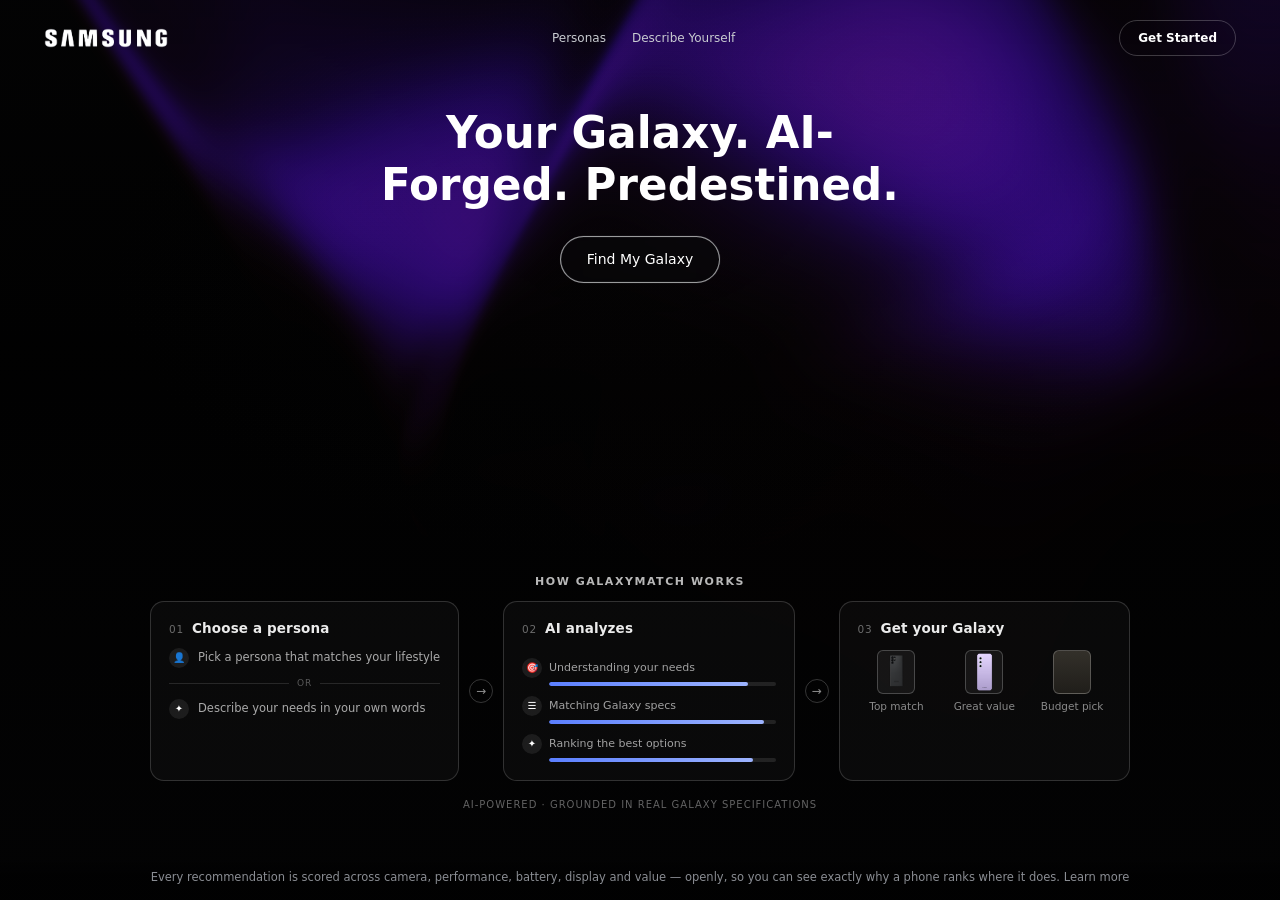
==== commit 2c98faf3: "Merge branch 'member3-ui' # Conflicts: #	README.md" ====
--- a/web/index.html
+++ b/web/index.html
@@ -37,7 +37,6 @@
 
     <section class="hero-guide" aria-label="How GalaxyMatch works">
       <p class="hero-guide-kicker">How GalaxyMatch works</p>
-      <p class="hero-guide-copy">Choose a persona or describe yourself in your own words. Gemini turns what matters to you into a transparent Galaxy recommendation.</p>
       <div class="hw-cards">
         <div class="hw-card">
           <div class="hw-head">
@@ -88,11 +87,15 @@
           </div>
           <div class="hw-phones">
             <div class="hw-phone-chip" title="Galaxy S26 Ultra">
-              <span class="hw-phone-visual hw-phone-a"></span>
+              <img class="hw-phone-visual hw-phone-photo" src="assets/phones/galaxy_s26_ultra.png"
+                   alt="Galaxy S26 Ultra" loading="lazy" decoding="async"
+                   onerror="this.outerHTML='&lt;span class=&quot;hw-phone-visual hw-phone-a&quot;&gt;&lt;/span&gt;'">
               <small>Top match</small>
             </div>
-            <div class="hw-phone-chip" title="Galaxy A56 5G">
-              <span class="hw-phone-visual hw-phone-b"></span>
+            <div class="hw-phone-chip" title="Galaxy M55 5G">
+              <img class="hw-phone-visual hw-phone-photo" src="assets/phones/galaxy_m55_5g.png"
+                   alt="Galaxy M55 5G" loading="lazy" decoding="async"
+                   onerror="this.outerHTML='&lt;span class=&quot;hw-phone-visual hw-phone-b&quot;&gt;&lt;/span&gt;'">
               <small>Great value</small>
             </div>
             <div class="hw-phone-chip" title="Galaxy M16 5G">
--- a/web/home.css
+++ b/web/home.css
@@ -110,7 +110,7 @@
 .hero-head {
   text-align: center;
   max-width: 840px; margin: 0 auto;
-  padding-top: clamp(12px, 2.4vh, 32px);
+  padding-top: clamp(20px, 3.4vh, 44px);
 }
 .hero-head h1 {
   margin: 0;
@@ -125,7 +125,7 @@
 }
 
 /* --- CTA pill (overlaps the product zone, like the reference) --- */
-.hero-cta-row { display: flex; justify-content: center; margin-top: clamp(10px, 2vh, 20px); position: relative; z-index: 5; }
+.hero-cta-row { display: flex; justify-content: center; margin-top: clamp(16px, 2.8vh, 28px); position: relative; z-index: 5; }
 .btn-pill {
   display: inline-flex; align-items: center;
   background: rgba(10,10,11,0.55); color: var(--white);
@@ -173,46 +173,46 @@
 .hw-card {
   align-self: stretch;
   border: 1px solid rgba(255,255,255,0.16);
-  border-radius: 12px;
+  border-radius: 14px;
   background: rgba(255,255,255,0.03);
-  padding: 10px 13px 12px;
+  padding: 16px 18px 18px;
   display: flex; flex-direction: column;
 }
 .hw-connector {
   display: flex; align-items: center; justify-content: center;
-  width: 20px; height: 20px; border-radius: 50%;
+  width: 24px; height: 24px; border-radius: 50%;
   border: 1px solid rgba(255,255,255,0.2);
   color: rgba(255,255,255,0.55);
-  font-size: 11px;
-}
-.hw-head { display: flex; align-items: baseline; gap: 7px; margin-bottom: 7px; }
+  font-size: 12px;
+}
+.hw-head { display: flex; align-items: baseline; gap: 8px; margin-bottom: 10px; }
 .hw-num {
-  color: rgba(255,255,255,0.4); font-size: 9.5px;
+  color: rgba(255,255,255,0.4); font-size: 10.5px;
   font-variant-numeric: tabular-nums; letter-spacing: 0.08em;
 }
-.hw-title { color: rgba(255,255,255,0.92); font-size: 11.5px; font-weight: 600; letter-spacing: 0.01em; }
-
-.hw-row { display: flex; align-items: center; gap: 7px; }
+.hw-title { color: rgba(255,255,255,0.92); font-size: 13.5px; font-weight: 600; letter-spacing: 0.01em; }
+
+.hw-row { display: flex; align-items: center; gap: 9px; }
 .hw-icon {
   flex: none; display: flex; align-items: center; justify-content: center;
-  width: 16px; height: 16px; border-radius: 50%;
-  background: rgba(255,255,255,0.08); font-size: 8.5px; line-height: 1;
+  width: 20px; height: 20px; border-radius: 50%;
+  background: rgba(255,255,255,0.08); font-size: 10px; line-height: 1;
 }
 .hw-row-text {
-  font-size: 10px; color: rgba(255,255,255,0.62); line-height: 1.3;
+  font-size: 11.5px; color: rgba(255,255,255,0.65); line-height: 1.35;
   white-space: nowrap; overflow: hidden; text-overflow: ellipsis;
 }
 .hw-or {
-  display: flex; align-items: center; gap: 8px; margin: 5px 0;
-  color: rgba(255,255,255,0.32); font-size: 8.5px; letter-spacing: 0.1em;
+  display: flex; align-items: center; gap: 8px; margin: 9px 0;
+  color: rgba(255,255,255,0.32); font-size: 9px; letter-spacing: 0.1em;
 }
 .hw-or::before, .hw-or::after { content: ""; flex: 1; height: 1px; background: rgba(255,255,255,0.12); }
 
-.hw-bar-row { display: flex; align-items: center; gap: 6px; margin-top: 6px; }
+.hw-bar-row { display: flex; align-items: center; gap: 7px; margin-top: 10px; }
 .hw-bar-row:first-of-type { margin-top: 0; }
-.hw-bar-label { font-size: 9.5px; color: rgba(255,255,255,0.6); }
+.hw-bar-label { font-size: 11px; color: rgba(255,255,255,0.62); }
 .hw-bar {
-  height: 3px; margin: 3px 0 0 22px; border-radius: 999px;
+  height: 4px; margin: 4px 0 0 27px; border-radius: 999px;
   background: rgba(255,255,255,0.1); position: relative; overflow: hidden;
 }
 .hw-bar i {
@@ -220,13 +220,17 @@
   background: linear-gradient(90deg, #5b7fff, #9db4ff);
 }
 
-.hw-phones { display: flex; gap: 8px; margin-top: 2px; }
-.hw-phone-chip { display: flex; flex-direction: column; align-items: center; gap: 4px; flex: 1; }
-.hw-phone-visual { display: block; width: 100%; max-width: 26px; height: 30px; border-radius: 5px; border: 1px solid rgba(255,255,255,0.22); }
+.hw-phones { display: flex; gap: 10px; margin-top: 2px; }
+.hw-phone-chip { display: flex; flex-direction: column; align-items: center; gap: 6px; flex: 1; }
+.hw-phone-visual { display: block; width: 100%; max-width: 38px; height: 44px; border-radius: 6px; border: 1px solid rgba(255,255,255,0.22); }
+/* Real product photos: contain (not cover) so the phone body never crops at
+   this size, and a soft translucent backing so a photo with a plain white
+   background doesn't punch a bright box into the dark card. */
+.hw-phone-photo { object-fit: contain; background: rgba(255,255,255,0.05); padding: 2px; }
 .hw-phone-a { background: linear-gradient(180deg, #3a3d46, #202226); }
 .hw-phone-b { background: linear-gradient(180deg, #2f3a52, #1b2233); }
 .hw-phone-c { background: linear-gradient(180deg, #33302a, #201e1a); }
-.hw-phone-chip small { font-size: 9px; color: rgba(255,255,255,0.5); text-align: center; line-height: 1.2; }
+.hw-phone-chip small { font-size: 10.5px; color: rgba(255,255,255,0.52); text-align: center; line-height: 1.25; }
 
 @media (max-width: 700px) {
   .hw-cards { grid-template-columns: 1fr; gap: 8px 0; }
@@ -413,15 +417,16 @@
 .rec-pct { margin-left: auto; font-size: 22px; font-weight: 800; letter-spacing: -0.02em; font-variant-numeric: tabular-nums; }
 .rec-meta { display: flex; gap: 18px; margin: 10px 0 0 42px; font-size: 13px; color: var(--ink-soft); font-variant-numeric: tabular-nums; }
 .rec-meta b { color: var(--ink); font-weight: 700; }
-/* #1 match's explanation (template first, upgraded to Gemini text on load) */
+/* #1 match's explanation (template first, upgraded to AI-grounded text on load) */
 .rec-why-text {
   margin: 12px 0 0 42px; font-size: 13.5px; line-height: 1.55; color: var(--ink);
   transition: opacity 0.25s ease;
 }
 .rec-why-loading { opacity: 0.45; }
-/* When the grounded Gemini text lands, tag it so it's visibly the live AI. */
+/* When the grounded AI text lands, tag it so it's visibly live -- provider-neutral
+   since the backend can be Gemini or Groq depending on which key is configured. */
 .rec-why-ai::before {
-  content: "✦ Gemini"; display: inline-block; margin-right: 8px;
+  content: "✦ AI powered"; display: inline-block; margin-right: 8px;
   font-size: 10px; font-weight: 800; letter-spacing: 0.06em; vertical-align: 1px;
   color: #6a5cff; border: 1px solid #d9d5ff; border-radius: 999px; padding: 2px 7px;
 }
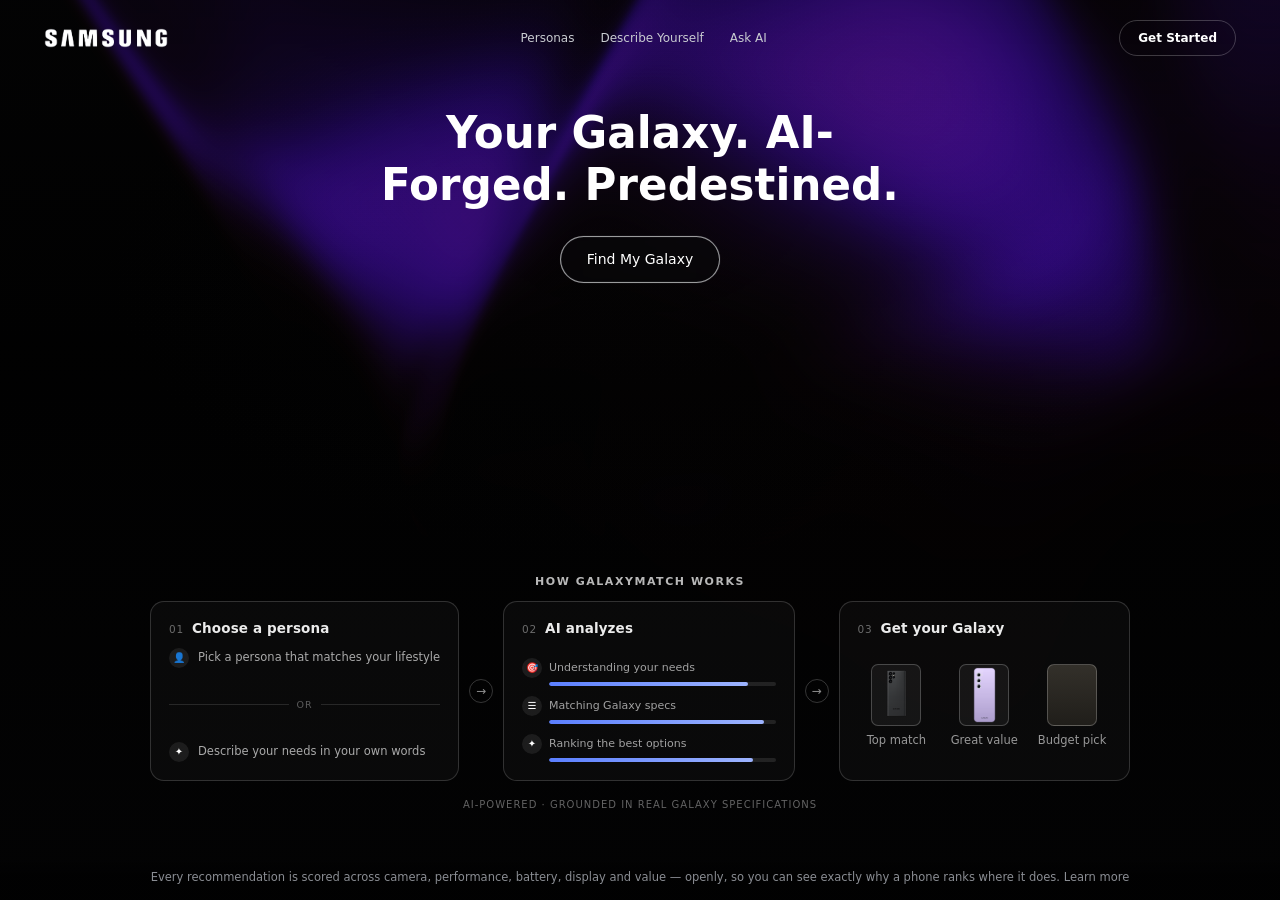
==== commit 730d6e04: "Add an "Ask GalaxyMatch" chat tab with all four guardrail layers New page at /chat (cleanUrls gives " ====
--- a/web/index.html
+++ b/web/index.html
@@ -22,6 +22,7 @@
       <div class="nav-links">
         <a href="personas.html">Personas</a>
         <a href="personas.html#describe">Describe Yourself</a>
+        <a href="chat.html">Ask AI</a>
       </div>
       <a class="nav-cta" href="personas.html">Get Started</a>
     </nav>
--- a/web/home.css
+++ b/web/home.css
@@ -202,9 +202,12 @@
   font-size: 11.5px; color: rgba(255,255,255,0.65); line-height: 1.35;
   white-space: nowrap; overflow: hidden; text-overflow: ellipsis;
 }
+/* auto block margins absorb card 1's leftover height, spreading the two rows
+   instead of leaving them bunched at the top with an empty centre. Collapses
+   to no-op once the cards stack and there's no free space to absorb. */
 .hw-or {
-  display: flex; align-items: center; gap: 8px; margin: 9px 0;
-  color: rgba(255,255,255,0.32); font-size: 9px; letter-spacing: 0.1em;
+  display: flex; align-items: center; gap: 8px; margin: auto 0;
+  color: rgba(255,255,255,0.34); font-size: 9.5px; letter-spacing: 0.1em;
 }
 .hw-or::before, .hw-or::after { content: ""; flex: 1; height: 1px; background: rgba(255,255,255,0.12); }
 
@@ -220,9 +223,12 @@
   background: linear-gradient(90deg, #5b7fff, #9db4ff);
 }
 
-.hw-phones { display: flex; gap: 10px; margin-top: 2px; }
-.hw-phone-chip { display: flex; flex-direction: column; align-items: center; gap: 6px; flex: 1; }
-.hw-phone-visual { display: block; width: 100%; max-width: 38px; height: 44px; border-radius: 6px; border: 1px solid rgba(255,255,255,0.22); }
+/* flex:1 + centred: card 3 has less content than card 2, and .hw-card is
+   align-self:stretch, so without this the phones sat at the top and left the
+   rest of the card visibly empty. This absorbs the slack instead. */
+.hw-phones { display: flex; align-items: center; gap: 10px; margin-top: 2px; flex: 1; }
+.hw-phone-chip { display: flex; flex-direction: column; align-items: center; gap: 7px; flex: 1; }
+.hw-phone-visual { display: block; width: 100%; max-width: 50px; height: 62px; border-radius: 7px; border: 1px solid rgba(255,255,255,0.22); }
 /* Real product photos: contain (not cover) so the phone body never crops at
    this size, and a soft translucent backing so a photo with a plain white
    background doesn't punch a bright box into the dark card. */
@@ -230,11 +236,15 @@
 .hw-phone-a { background: linear-gradient(180deg, #3a3d46, #202226); }
 .hw-phone-b { background: linear-gradient(180deg, #2f3a52, #1b2233); }
 .hw-phone-c { background: linear-gradient(180deg, #33302a, #201e1a); }
-.hw-phone-chip small { font-size: 10.5px; color: rgba(255,255,255,0.52); text-align: center; line-height: 1.25; }
+.hw-phone-chip small { font-size: 11.5px; color: rgba(255,255,255,0.58); text-align: center; line-height: 1.25; }
 
 @media (max-width: 700px) {
   .hw-cards { grid-template-columns: 1fr; gap: 8px 0; }
   .hw-connector { display: none; }
+  /* Stacked cards are content-height, so there's no slack for the auto
+     margins / flex:1 above to absorb -- restore explicit spacing. */
+  .hw-or { margin: 9px 0; }
+  .hw-phones { flex: none; }
 }
 .hero-powered {
   margin: 16px 0 0;
@@ -328,10 +338,87 @@
 }
 .describe-row button:hover { background: #2c2e34; }
 .describe-row button:disabled { cursor: wait; opacity: 0.65; }
+/* Only ever visible when JS has an actual message to show -- [hidden] below
+   keeps it out of the page entirely until then. Amber is the default (an
+   unknown model or off-topic ask is a notice); red is reserved for abuse
+   warnings and the 24h restriction, so misconduct never looks routine and a
+   routine notice never looks like a telling-off. */
 .describe-feedback {
-  margin: 12px 8px 0; color: #5d626c; font-size: 13px; line-height: 1.5;
+  display: flex; align-items: flex-start; gap: 10px;
+  margin: 14px 8px 0; padding: 13px 18px;
+  background: #fff8ec; border: 1px solid #f3d9a4; border-radius: 12px;
+  color: #7a5c1e; font-size: 15px; font-weight: 500; line-height: 1.5;
+}
+.describe-feedback::before { content: "⚠"; flex: none; font-size: 16px; line-height: 1.5; }
+.describe-feedback.tone-error {
+  background: #fdf2f2; border-color: #f0c2c2; color: #a12a2a;
 }
 @media (max-width: 560px) { .describe-row { flex-direction: column; } }
+
+/* Ensure the HTML `[hidden]` attribute always hides elements, even when
+  equal-specificity class rules (e.g. `display: flex`) are present. */
+[hidden] { display: none !important; }
+
+/* ============================== ASK GALAXYMATCH (chat) ============================== */
+.chat-wrap { max-width: 780px; margin: 0 auto; padding: 30px 20px 8px; }
+.chat-head { text-align: center; margin-bottom: 22px; }
+.chat-head h1 { margin: 0 0 8px; font-size: clamp(26px, 4vw, 36px); font-weight: 800; letter-spacing: -0.02em; color: var(--ink); }
+.chat-head p { margin: 0 auto; max-width: 52ch; font-size: 14px; line-height: 1.55; color: var(--ink-soft); }
+
+.chat-log {
+  min-height: 320px; max-height: 52vh; overflow-y: auto;
+  display: flex; flex-direction: column; gap: 12px;
+  padding: 18px; border: 1px solid var(--line-light); border-radius: 16px;
+  background: #fbfbfc;
+}
+.chat-msg { display: flex; }
+.chat-user { justify-content: flex-end; }
+.chat-bot { justify-content: flex-start; }
+.chat-bubble {
+  max-width: 78%; padding: 11px 15px; border-radius: 14px;
+  font-size: 14.5px; line-height: 1.55;
+  /* Model output can be any length and contain long unbroken tokens -- wrap
+     rather than let one push the bubble past the log's width. */
+  overflow-wrap: anywhere;
+}
+.chat-user .chat-bubble { background: var(--ink); color: #fff; border-bottom-right-radius: 5px; }
+.chat-bot .chat-bubble { background: #fff; color: var(--ink); border: 1px solid var(--line-light); border-bottom-left-radius: 5px; }
+
+.chat-typing { display: flex; align-items: center; gap: 4px; padding: 14px 15px; }
+.chat-typing span {
+  width: 6px; height: 6px; border-radius: 50%; background: #b7bcc4;
+  animation: chatBlink 1.3s infinite ease-in-out;
+}
+.chat-typing span:nth-child(2) { animation-delay: 0.18s; }
+.chat-typing span:nth-child(3) { animation-delay: 0.36s; }
+@keyframes chatBlink { 0%, 80%, 100% { opacity: 0.3; } 40% { opacity: 1; } }
+
+.chat-suggest { display: flex; flex-wrap: wrap; gap: 8px; margin: 14px 0 0; }
+.chat-chip {
+  border: 1px solid var(--line-light); background: #fff; border-radius: 999px;
+  padding: 8px 14px; font-family: inherit; font-size: 12.5px; color: var(--ink-soft);
+  cursor: pointer; transition: border-color 0.18s ease, color 0.18s ease;
+}
+.chat-chip:hover { border-color: var(--ink); color: var(--ink); }
+
+.chat-form { display: flex; gap: 10px; margin-top: 14px; }
+.chat-form input {
+  flex: 1; min-width: 0; padding: 15px 18px;
+  border: 1px solid var(--line-light); border-radius: 999px;
+  font-family: inherit; font-size: 14.5px; color: var(--ink); background: #fff;
+}
+.chat-form input:focus { outline: none; border-color: var(--ink); }
+.chat-form button {
+  background: var(--ink); color: #fff; border: none; border-radius: 999px;
+  padding: 15px 28px; font-family: inherit; font-size: 14.5px; font-weight: 600;
+  white-space: nowrap; cursor: pointer; transition: background 0.15s;
+}
+.chat-form button:hover { background: #2c2e34; }
+.chat-form button:disabled { cursor: wait; opacity: 0.65; }
+@media (max-width: 560px) {
+  .chat-bubble { max-width: 88%; }
+  .chat-form { flex-direction: column; }
+}
 
 .disclaimer { text-align: center; color: #a3a7ae; font-size: 12px; padding: 0 20px 34px; }
 
@@ -415,6 +502,17 @@
   color: var(--ink-soft); border: 1px solid var(--line-light); border-radius: 999px; padding: 3px 9px;
 }
 .rec-pct { margin-left: auto; font-size: 22px; font-weight: 800; letter-spacing: -0.02em; font-variant-numeric: tabular-nums; }
+/* Links out to the real Samsung.com product page -- .rec-pct's margin-left:auto
+   already pushes everything after it to the row's right edge. Light blue
+   background with Samsung's own brand blue text, matching .csc-shop's style. */
+.rec-shop {
+  flex: none; display: inline-block;
+  border-radius: 999px; padding: 3px 10px;
+  font-size: 11px; font-weight: 700;
+  background: #e8edfb; color: #1428a0; text-decoration: none;
+  transition: background 0.18s ease;
+}
+.rec-shop:hover, .rec-shop:focus-visible { background: #d7e0f7; }
 .rec-meta { display: flex; gap: 18px; margin: 10px 0 0 42px; font-size: 13px; color: var(--ink-soft); font-variant-numeric: tabular-nums; }
 .rec-meta b { color: var(--ink); font-weight: 700; }
 /* #1 match's explanation (template first, upgraded to AI-grounded text on load) */
@@ -424,11 +522,21 @@
 }
 .rec-why-loading { opacity: 0.45; }
 /* When the grounded AI text lands, tag it so it's visibly live -- provider-neutral
-   since the backend can be Gemini or Groq depending on which key is configured. */
+   since the backend can be Gemini or Groq depending on which key is configured.
+   Shiny-text sweep (pure CSS gradient-text, no JS/framework) signals "this
+   one's special" without being a distraction. */
+@keyframes shineSweep {
+  0% { background-position: 150% center; }
+  100% { background-position: -50% center; }
+}
 .rec-why-ai::before {
   content: "✦ AI powered"; display: inline-block; margin-right: 8px;
   font-size: 10px; font-weight: 800; letter-spacing: 0.06em; vertical-align: 1px;
-  color: #6a5cff; border: 1px solid #d9d5ff; border-radius: 999px; padding: 2px 7px;
+  border: 1px solid #d9d5ff; border-radius: 999px; padding: 2px 7px;
+  background-image: linear-gradient(120deg, #6a5cff 0%, #6a5cff 35%, #c9c0ff 50%, #6a5cff 65%, #6a5cff 100%);
+  background-size: 200% auto; background-position: 150% center;
+  -webkit-background-clip: text; background-clip: text; -webkit-text-fill-color: transparent; color: transparent;
+  animation: shineSweep 2.4s linear infinite;
 }
 .rec-why {
   margin: 12px 0 0 42px; border: none; background: none; padding: 0;
@@ -472,11 +580,20 @@
 .csc-price { font-size: 21px; font-weight: 800; letter-spacing: -0.02em; font-variant-numeric: tabular-nums; }
 .csc-pct { font-size: 12px; font-weight: 700; color: var(--ink-soft); }
 .csc-pct b { font-size: 15px; color: var(--ink); }
-.csc-select {
-  display: inline-block; margin: 12px 20px 0;
-  border: 1px solid var(--ink); border-radius: 999px; padding: 7px 18px;
-  font-size: 12.5px; font-weight: 600; color: var(--ink);
-}
+.csc-actions { display: flex; align-items: center; gap: 10px; margin: 12px 20px 0; }
+.csc-select, .csc-shop {
+  flex: 1; display: block; text-align: center;
+  border-radius: 999px; padding: 7px 14px;
+  font-size: 12.5px; font-weight: 600;
+}
+.csc-select { border: 1px solid var(--ink); color: var(--ink); }
+/* Links out to the real Samsung.com product page -- light blue background
+   with Samsung's own brand blue text, same pill size as Select. */
+.csc-shop {
+  background: #e8edfb; color: #1428a0; text-decoration: none;
+  transition: background 0.18s ease;
+}
+.csc-shop:hover, .csc-shop:focus-visible { background: #d7e0f7; }
 @media (max-width: 1020px) {
   .cs-stage { height: 460px; transform: scale(0.9); transform-origin: top center; }
 }
